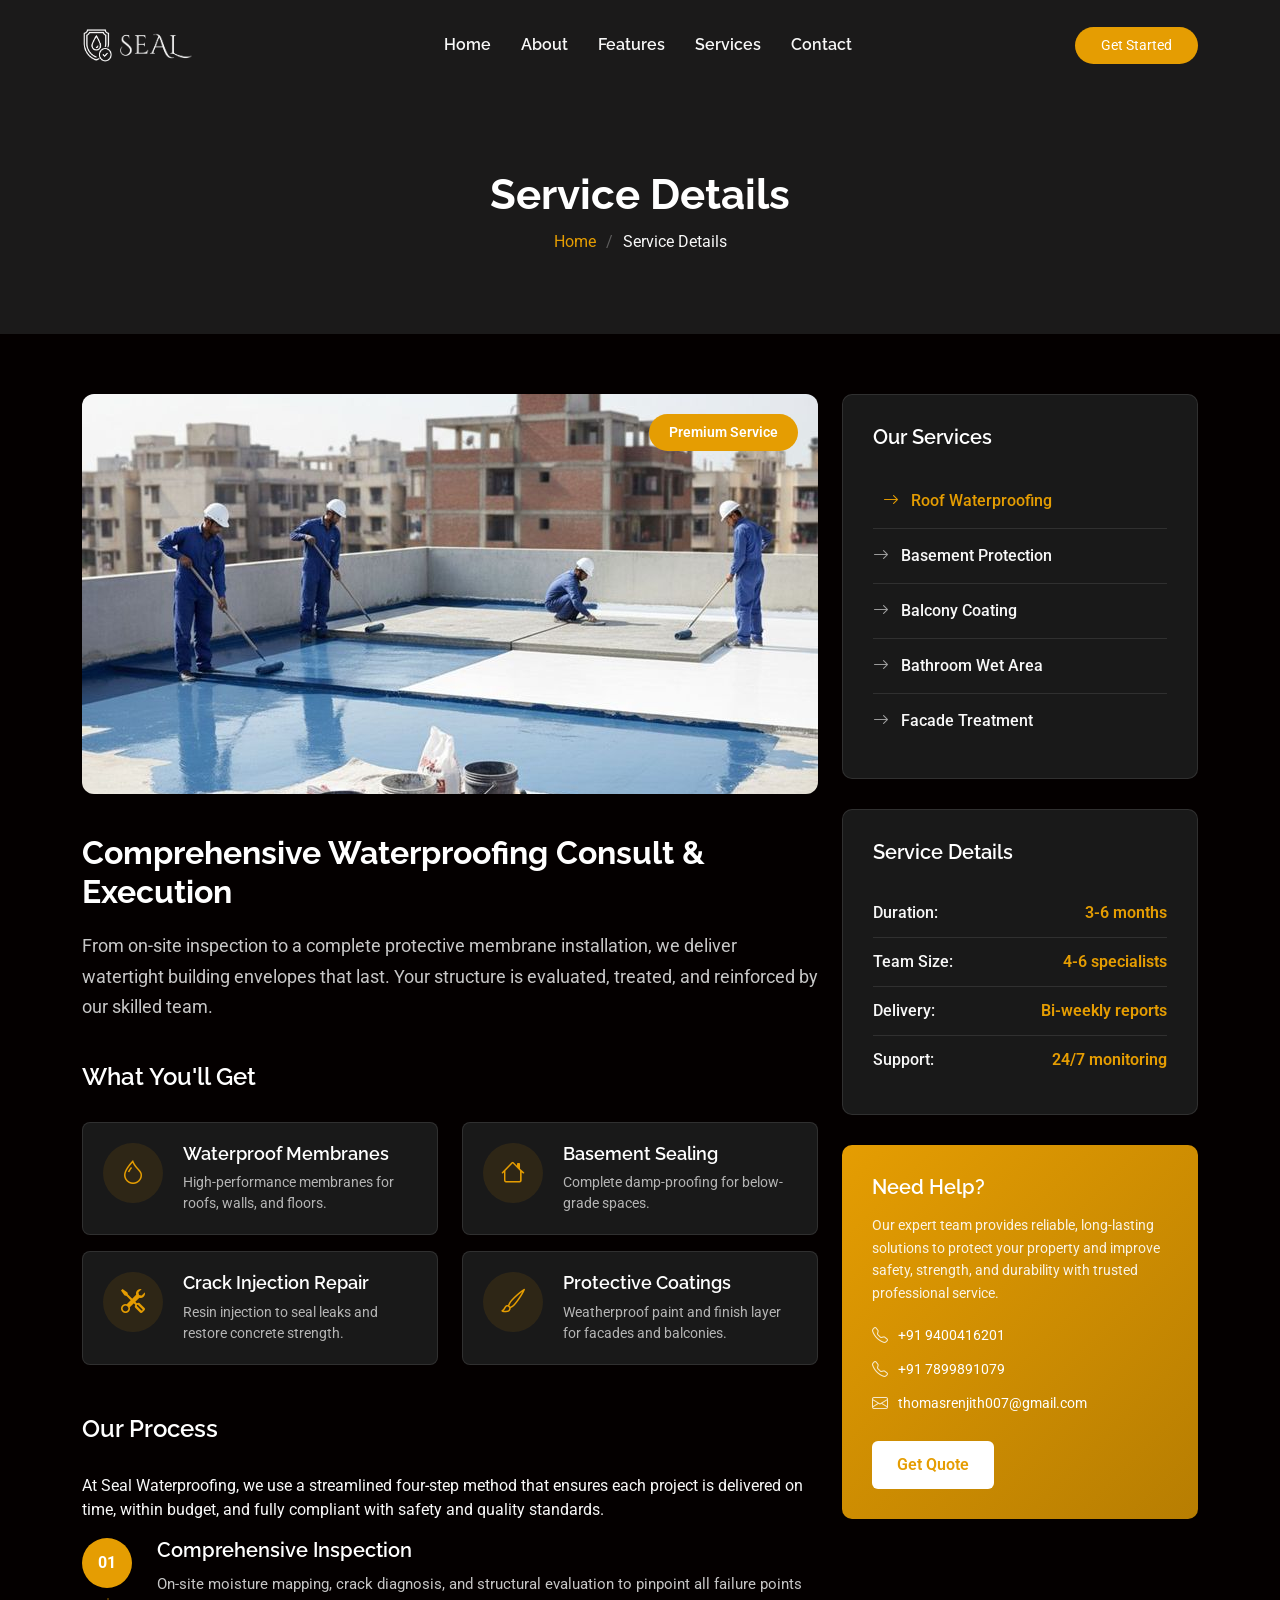
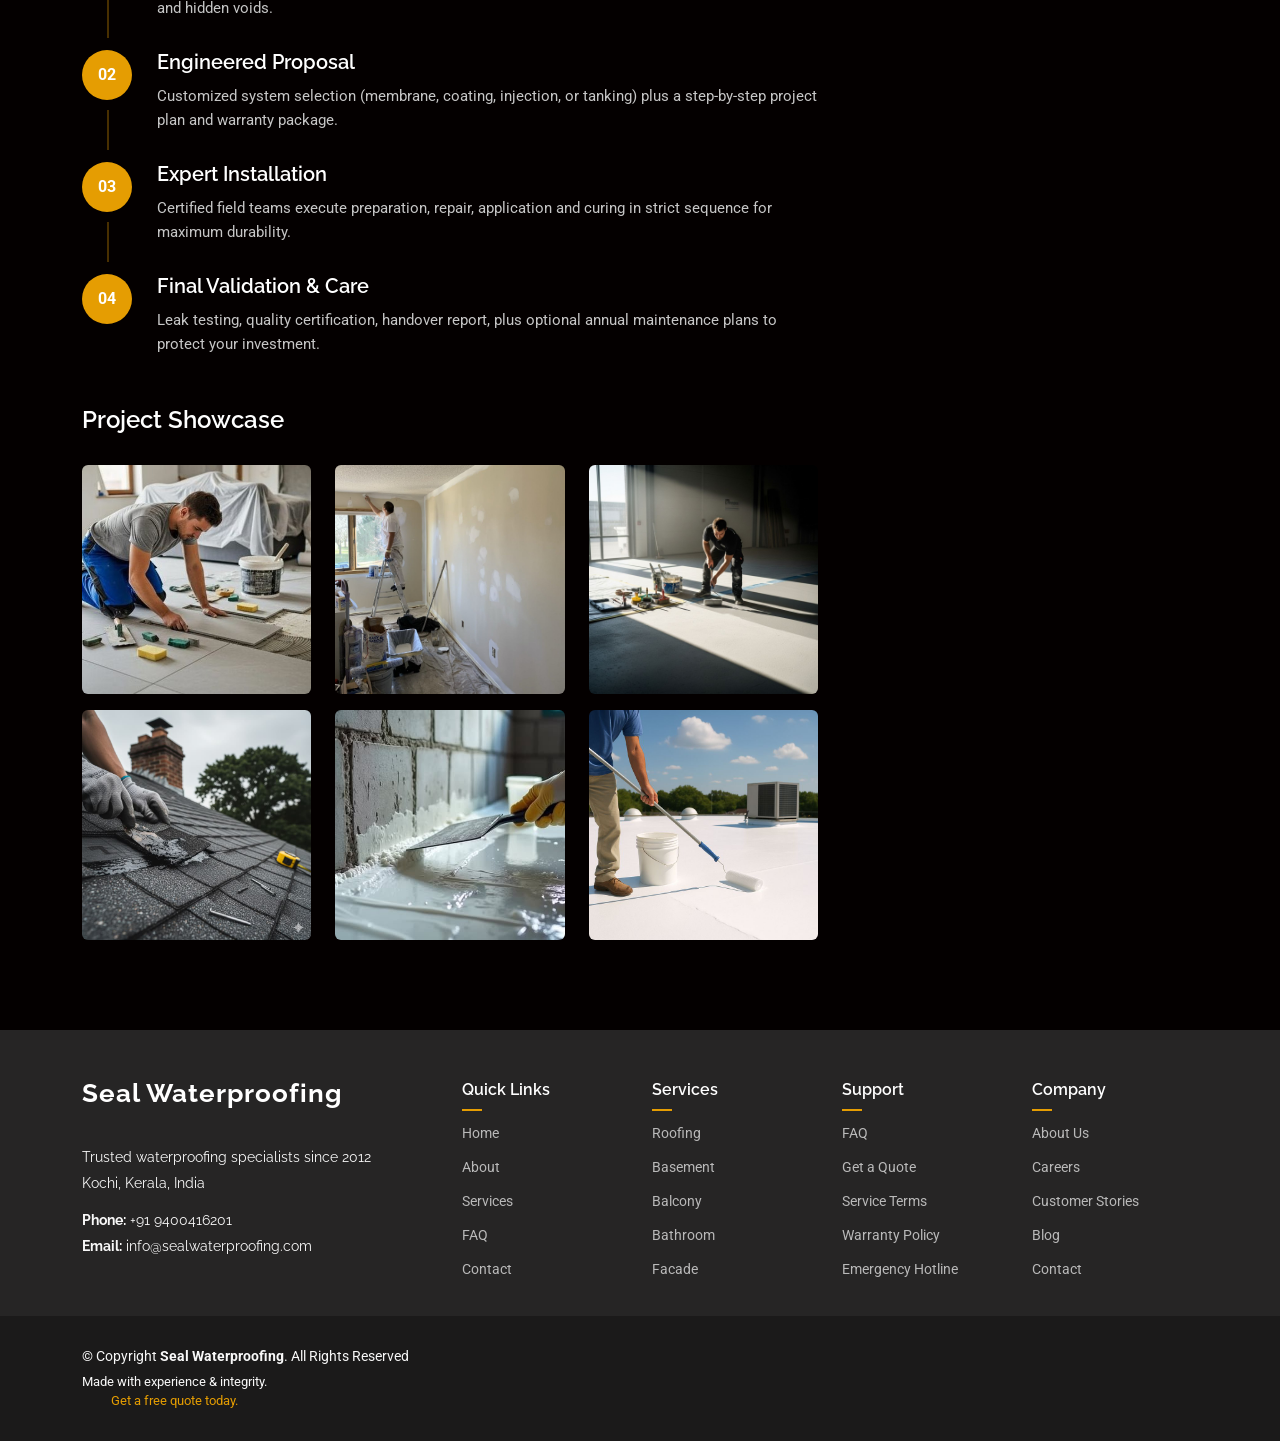
==== service-details.html @ 81413dff "first commit" ====
<!DOCTYPE html>
<html lang="en">

<head>
  <meta charset="utf-8">
  <meta content="width=device-width, initial-scale=1.0" name="viewport">
  <title>SEAL WATERPROOFING SOLUTIONS</title>
  <meta name="description" content="">
  <meta name="keywords" content="">

  <!-- Favicons -->
  <link href="assets/img/favicon.png" rel="icon">
  <link href="assets/img/apple-touch-icon.png" rel="apple-touch-icon">

  <!-- Fonts -->
  <link href="https://fonts.googleapis.com" rel="preconnect">
  <link href="https://fonts.gstatic.com" rel="preconnect" crossorigin>
  <link
    href="https://fonts.googleapis.com/css2?family=Roboto:ital,wght@0,100;0,300;0,400;0,500;0,700;0,900;1,100;1,300;1,400;1,500;1,700;1,900&family=Raleway:ital,wght@0,100;0,200;0,300;0,400;0,500;0,600;0,700;0,800;0,900;1,100;1,200;1,300;1,400;1,500;1,600;1,700;1,800;1,900&display=swap"
    rel="stylesheet">

  <!-- Vendor CSS Files -->
  <link href="assets/vendor/bootstrap/css/bootstrap.min.css" rel="stylesheet">
  <link href="assets/vendor/bootstrap-icons/bootstrap-icons.css" rel="stylesheet">
  <link href="assets/vendor/aos/aos.css" rel="stylesheet">
  <link href="assets/vendor/glightbox/css/glightbox.min.css" rel="stylesheet">
  <link href="assets/vendor/swiper/swiper-bundle.min.css" rel="stylesheet">

  <!-- Main CSS File -->
  <link href="assets/css/main.css" rel="stylesheet">

  <!-- =======================================================
  * Template Name: Instant
  * Template URL: https://bootstrapmade.com/newtemplate-bootstrap-website-template/
  * Updated: Jul 07 2025 with Bootstrap v5.3.7
  * Author: BootstrapMade.com
  * License: https://bootstrapmade.com/license/
  ======================================================== -->
</head>

<body class="service-details-page">

  <header id="header" class="header d-flex align-items-center fixed-top">
    <div class="container position-relative d-flex align-items-center justify-content-between">

      <a href="index.html" class="logo d-flex align-items-center me-auto me-xl-0">
        <!-- Uncomment the line below if you also wish to use an image logo -->
        <img src="assets/img/logo1.png" alt="">
        <img src="assets/img/logo2.png" alt="">
      </a>

      <nav id="navmenu" class="navmenu">
        <ul>
          <li><a href="#hero">Home</a></li>
          <li><a href="#about">About</a></li>
          <li><a href="#features">Features</a></li>
          <li><a href="#services">Services</a></li>

          <li><a href="#contact">Contact</a></li>
        </ul>
        <i class="mobile-nav-toggle d-xl-none bi bi-list"></i>
      </nav>

      <a class="btn-getstarted" href="index.html#about">Get Started</a>

    </div>
  </header>

  <main class="main">

    <!-- Page Title -->
    <div class="page-title light-background">
      <div class="container">
        <h1>Service Details</h1>
        <nav class="breadcrumbs">
          <ol>
            <li><a href="index.html">Home</a></li>
            <li class="current">Service Details</li>
          </ol>
        </nav>
      </div>
    </div><!-- End Page Title -->

    <!-- Service Details Section -->
    <section id="service-details" class="service-details section">

      <div class="container" data-aos="fade-up" data-aos-delay="100">

        <div class="row gy-5">

          <div class="col-lg-8" data-aos="fade-up" data-aos-delay="200">
            <div class="service-hero">
              <img src="assets/img/12.jpg" alt="" class="img-fluid">
              <div class="service-badge">
                <span>Premium Service</span>
              </div>
            </div>

            <div class="service-content">
              <div class="service-header">
                <h2>Comprehensive Waterproofing Consult & Execution</h2>
                <p class="service-intro">From on-site inspection to a complete protective membrane installation, we
                  deliver watertight building envelopes that last. Your structure is evaluated, treated, and reinforced
                  by our skilled team.</p>
              </div>

              <div class="service-features">
                <h4>What You'll Get</h4>
                <div class="row gy-3">
                  <div class="col-md-6">
                    <div class="feature-item">
                      <div class="feature-icon">
                        <i class="bi bi-droplet"></i>
                      </div>
                      <div class="feature-content">
                        <h5>Waterproof Membranes</h5>
                        <p>High-performance membranes for roofs, walls, and floors.</p>
                      </div>
                    </div>
                  </div>
                  <div class="col-md-6">
                    <div class="feature-item">
                      <div class="feature-icon">
                        <i class="bi bi-house"></i>
                      </div>
                      <div class="feature-content">
                        <h5>Basement Sealing</h5>
                        <p>Complete damp-proofing for below-grade spaces.</p>
                      </div>
                    </div>
                  </div>
                  <div class="col-md-6">
                    <div class="feature-item">
                      <div class="feature-icon">
                        <i class="bi bi-tools"></i>
                      </div>
                      <div class="feature-content">
                        <h5>Crack Injection Repair</h5>
                        <p>Resin injection to seal leaks and restore concrete strength.</p>
                      </div>
                    </div>
                  </div>
                  <div class="col-md-6">
                    <div class="feature-item">
                      <div class="feature-icon">
                        <i class="bi bi-brush"></i>
                      </div>
                      <div class="feature-content">
                        <h5>Protective Coatings</h5>
                        <p>Weatherproof paint and finish layer for facades and balconies.</p>
                      </div>
                    </div>
                  </div>
                </div>
              </div>

              <div class="service-process">
                <h4>Our Process</h4>
                <p>At Seal Waterproofing, we use a streamlined four-step method that ensures each project is delivered
                  on time, within budget, and fully compliant with safety and quality standards.</p>
                <div class="process-steps">
                  <div class="process-step">
                    <div class="step-number">01</div>
                    <div class="step-content">
                      <h5>Comprehensive Inspection</h5>
                      <p>On-site moisture mapping, crack diagnosis, and structural evaluation to pinpoint all failure
                        points and hidden voids.</p>
                    </div>
                  </div>
                  <div class="process-step">
                    <div class="step-number">02</div>
                    <div class="step-content">
                      <h5>Engineered Proposal</h5>
                      <p>Customized system selection (membrane, coating, injection, or tanking) plus a step-by-step
                        project plan and warranty package.</p>
                    </div>
                  </div>
                  <div class="process-step">
                    <div class="step-number">03</div>
                    <div class="step-content">
                      <h5>Expert Installation</h5>
                      <p>Certified field teams execute preparation, repair, application and curing in strict sequence
                        for maximum durability.</p>
                    </div>
                  </div>
                  <div class="process-step">
                    <div class="step-number">04</div>
                    <div class="step-content">
                      <h5>Final Validation & Care</h5>
                      <p>Leak testing, quality certification, handover report, plus optional annual maintenance plans to
                        protect your investment.</p>
                    </div>
                  </div>
                </div>
              </div>

              <div class="service-gallery" data-aos="fade-up" data-aos-delay="300">
                <h4>Project Showcase</h4>
                <div class="row gy-3">
                  <div class="col-md-4">
                    <img src="assets/img/13.jpg" alt="" class="img-fluid rounded">
                  </div>
                  <div class="col-md-4">
                    <img src="assets/img/14.jpg" alt="" class="img-fluid rounded">
                  </div>
                  <div class="col-md-4">
                    <img src="assets/img/15.jpg" alt="" class="img-fluid rounded">
                  </div>
                  <div class="col-md-4">
                    <img src="assets/img/16.jpg" alt="" class="img-fluid rounded">
                  </div>
                  <div class="col-md-4">
                    <img src="assets/img/17.jpg" alt="" class="img-fluid rounded">
                  </div>
                  <div class="col-md-4">
                    <img src="assets/img/18.jpg" alt="" class="img-fluid rounded">
                  </div>
                </div>
              </div>
            </div>
          </div>

          <div class="col-lg-4" data-aos="fade-up" data-aos-delay="400">
            <div class="service-sidebar">

              <div class="service-menu">
                <h4>Our Services</h4>
                <div class="menu-list">
                  <a href="#" class="menu-item active">
                    <i class="bi bi-arrow-right"></i>
                    <span>Roof Waterproofing</span>
                  </a>
                  <a href="#" class="menu-item">
                    <i class="bi bi-arrow-right"></i>
                    <span>Basement Protection</span>
                  </a>
                  <a href="#" class="menu-item">
                    <i class="bi bi-arrow-right"></i>
                    <span>Balcony Coating</span>
                  </a>
                  <a href="#" class="menu-item">
                    <i class="bi bi-arrow-right"></i>
                    <span>Bathroom Wet Area</span>
                  </a>
                  <a href="#" class="menu-item">
                    <i class="bi bi-arrow-right"></i>
                    <span>Facade Treatment</span>
                  </a>
                </div>
              </div>

              <div class="service-info">
                <h4>Service Details</h4>
                <div class="info-list">
                  <div class="info-item">
                    <span class="info-label">Duration:</span>
                    <span class="info-value">3-6 months</span>
                  </div>
                  <div class="info-item">
                    <span class="info-label">Team Size:</span>
                    <span class="info-value">4-6 specialists</span>
                  </div>
                  <div class="info-item">
                    <span class="info-label">Delivery:</span>
                    <span class="info-value">Bi-weekly reports</span>
                  </div>
                  <div class="info-item">
                    <span class="info-label">Support:</span>
                    <span class="info-value">24/7 monitoring</span>
                  </div>
                </div>
              </div>

              <div class="contact-card">
                <div class="contact-content">
                  <h4>Need Help?</h4>
                  <p>Our expert team provides reliable, long-lasting solutions to protect your property and improve
                    safety, strength, and durability with trusted professional service.</p>
                  <div class="contact-info">
                    <div class="contact-item">
                      <i class="bi bi-telephone"></i>
                      <span>+91 9400416201</span>
                    </div>
                    <div class="contact-item">
                      <i class="bi bi-telephone"></i>
                      <span>+91 7899891079</span>
                    </div>
                    <div class="contact-item">
                      <i class="bi bi-envelope"></i>
                      <span>thomasrenjith007@gmail.com</span>
                    </div>
                  </div>
                  <a href="#" class="btn btn-primary">Get Quote</a>
                </div>
              </div>

            </div>
          </div>

        </div>

      </div>

    </section><!-- /Service Details Section -->

  </main>

  <footer id="footer" class="footer light-background">

    <div class="footer-top">
      <div class="container">
        <div class="row gy-4">
          <div class="col-lg-4 col-md-6 footer-about">
            <a href="index.html" class="logo d-flex align-items-center">
              <span class="sitename">Seal Waterproofing</span>
            </a>
            <div class="footer-contact pt-3">
              <p>Trusted waterproofing specialists since 2012</p>
              <p>Kochi, Kerala, India</p>
              <p class="mt-3"><strong>Phone:</strong> <span>+91 9400416201</span></p>
              <p><strong>Email:</strong> <span>info@sealwaterproofing.com</span></p>
            </div>
          </div>

          <div class="col-lg-2 col-md-3 footer-links">
            <h4>Quick Links</h4>
            <ul>
              <li><a href="#hero">Home</a></li>
              <li><a href="#about">About</a></li>
              <li><a href="#services">Services</a></li>
              <li><a href="#faq">FAQ</a></li>
              <li><a href="#contact">Contact</a></li>
            </ul>
          </div>

          <div class="col-lg-2 col-md-3 footer-links">
            <h4>Services</h4>
            <ul>
              <li><a href="#services">Roofing</a></li>
              <li><a href="#services">Basement</a></li>
              <li><a href="#services">Balcony</a></li>
              <li><a href="#services">Bathroom</a></li>
              <li><a href="#services">Facade</a></li>
            </ul>
          </div>

          <div class="col-lg-2 col-md-3 footer-links">
            <h4>Support</h4>
            <ul>
              <li><a href="#faq">FAQ</a></li>
              <li><a href="#contact">Get a Quote</a></li>
              <li><a href="#services">Service Terms</a></li>
              <li><a href="#">Warranty Policy</a></li>
              <li><a href="#">Emergency Hotline</a></li>
            </ul>
          </div>

          <div class="col-lg-2 col-md-3 footer-links">
            <h4>Company</h4>
            <ul>
              <li><a href="#about">About Us</a></li>
              <li><a href="#">Careers</a></li>
              <li><a href="#">Customer Stories</a></li>
              <li><a href="#">Blog</a></li>
              <li><a href="#contact">Contact</a></li>
            </ul>
          </div>

        </div>
      </div>
    </div>

    <div class="copyright text-center">
      <div
        class="container d-flex flex-column flex-lg-row justify-content-center justify-content-lg-between align-items-center">

        <div class="d-flex flex-column align-items-center align-items-lg-start">
          <div>
            © Copyright <strong><span>Seal Waterproofing</span></strong>. All Rights Reserved
          </div>
          <div class="credits">
            <span>Made with experience &amp; integrity.</span>
            <br>
            <a href="#contact">Get a free quote today.</a>
          </div>
        </div>

        <!-- Scroll Top -->
        <a href="#" id="scroll-top" class="scroll-top d-flex align-items-center justify-content-center"><i
            class="bi bi-arrow-up-short"></i></a>

        <!-- Vendor JS Files -->
        <script src="assets/vendor/bootstrap/js/bootstrap.bundle.min.js"></script>
        <script src="assets/vendor/php-email-form/validate.js"></script>
        <script src="assets/vendor/aos/aos.js"></script>
        <script src="assets/vendor/glightbox/js/glightbox.min.js"></script>
        <script src="assets/vendor/purecounter/purecounter_vanilla.js"></script>
        <script src="assets/vendor/typed.js/typed.umd.js"></script>
        <script src="assets/vendor/swiper/swiper-bundle.min.js"></script>

        <!-- Main JS File -->
        <script src="assets/js/main.js"></script>

</body>

</html>
---- assets/css/main.css ----
/**
* Template Name: Instant
* Template URL: https://bootstrapmade.com/newtemplate-bootstrap-website-template/
* Updated: Jul 07 2025 with Bootstrap v5.3.7
* Author: BootstrapMade.com
* License: https://bootstrapmade.com/license/
*/

/*--------------------------------------------------------------
# Font & Color Variables
# Help: https://bootstrapmade.com/color-system/
--------------------------------------------------------------*/
/* Fonts */
:root {
  --default-font: "Roboto",  system-ui, -apple-system, "Segoe UI", Roboto, "Helvetica Neue", Arial, "Noto Sans", "Liberation Sans", sans-serif, "Apple Color Emoji", "Segoe UI Emoji", "Segoe UI Symbol", "Noto Color Emoji";
  --heading-font: "Raleway",  sans-serif;
  --nav-font: "Raleway",  sans-serif;
}

/* Global Colors - The following color variables are used throughout the website. Updating them here will change the color scheme of the entire website */
:root { 
  --background-color: #040000; /* Background color for the entire website, including individual sections */
  --default-color: #f8f8f8; /* Default color used for the majority of the text content across the entire website */
  --heading-color: #ffffff; /* Color for headings, subheadings and title throughout the website */
  --accent-color: #e59d02; /* Accent color that represents your brand on the website. It's used for buttons, links, and other elements that need to stand out */
  --surface-color: #191919; /* The surface color is used as a background of boxed elements within sections, such as cards, icon boxes, or other elements that require a visual separation from the global background. */
  --contrast-color: #ffffff; /* Contrast color for text, ensuring readability against backgrounds of accent, heading, or default colors. */
}

/* Nav Menu Colors - The following color variables are used specifically for the navigation menu. They are separate from the global colors to allow for more customization options */
:root {
  --nav-color: #f8f8f8;  /* The default color of the main navmenu links */
  --nav-hover-color: #e59d02; /* Applied to main navmenu links when they are hovered over or active */
  --nav-mobile-background-color: #1b1a1a; /* Used as the background color for mobile navigation menu */
  --nav-dropdown-background-color: #1b1a1a; /* Used as the background color for dropdown items that appear when hovering over primary navigation items */
  --nav-dropdown-color: #f8f8f8; /* Used for navigation links of the dropdown items in the navigation menu. */
  --nav-dropdown-hover-color: #e59d02; /* Similar to --nav-hover-color, this color is applied to dropdown navigation links when they are hovered over. */
}

/* Color Presets - These classes override global colors when applied to any section or element, providing reuse of the sam color scheme. */

.light-background {
  --background-color: #1b1a1a;
  --surface-color: #282828;
}

.dark-background {
  --background-color: #000000;
  --default-color: #ffffff;
  --heading-color: #ffffff;
  --surface-color: #1b1b1b;
  --contrast-color: #ffffff;
}

/* Smooth scroll */
:root {
  scroll-behavior: smooth;
}

/*--------------------------------------------------------------
# General Styling & Shared Classes
--------------------------------------------------------------*/
body {
  color: var(--default-color);
  background-color: var(--background-color);
  font-family: var(--default-font);
}

a {
  color: var(--accent-color);
  text-decoration: none;
  transition: 0.3s;
}

a:hover {
  color: color-mix(in srgb, var(--accent-color), transparent 25%);
  text-decoration: none;
}

h1,
h2,
h3,
h4,
h5,
h6 {
  color: var(--heading-color);
  font-family: var(--heading-font);
}

/* PHP Email Form Messages
------------------------------*/
.php-email-form .error-message {
  display: none;
  background: #df1529;
  color: #ffffff;
  text-align: left;
  padding: 15px;
  margin-bottom: 24px;
  font-weight: 600;
}

.php-email-form .sent-message {
  display: none;
  color: #ffffff;
  background: #059652;
  text-align: center;
  padding: 15px;
  margin-bottom: 24px;
  font-weight: 600;
}

.php-email-form .loading {
  display: none;
  background: var(--surface-color);
  text-align: center;
  padding: 15px;
  margin-bottom: 24px;
}

.php-email-form .loading:before {
  content: "";
  display: inline-block;
  border-radius: 50%;
  width: 24px;
  height: 24px;
  margin: 0 10px -6px 0;
  border: 3px solid var(--accent-color);
  border-top-color: var(--surface-color);
  animation: php-email-form-loading 1s linear infinite;
}

@keyframes php-email-form-loading {
  0% {
    transform: rotate(0deg);
  }

  100% {
    transform: rotate(360deg);
  }
}

/*--------------------------------------------------------------
# Global Header
--------------------------------------------------------------*/
.header {
  --background-color: rgba(255, 255, 255, 0);
  color: var(--default-color);
  background-color: var(--background-color);
  padding: 15px 0;
  transition: all 0.5s;
  z-index: 997;
}

.header .logo {
  line-height: 1;
}

.header .logo img {
  max-height: 36px;
  margin-right: 8px;
}

.header .logo h1 {
  font-size: 30px;
  margin: 0;
  font-weight: 700;
  color: var(--heading-color);
}

.header .btn-getstarted,
.header .btn-getstarted:focus {
  color: var(--contrast-color);
  background: var(--accent-color);
  font-size: 14px;
  padding: 8px 26px;
  margin: 0;
  border-radius: 50px;
  transition: 0.3s;
}

.header .btn-getstarted:hover,
.header .btn-getstarted:focus:hover {
  color: var(--contrast-color);
  background: color-mix(in srgb, var(--accent-color), transparent 15%);
}

@media (max-width: 1200px) {
  .header .logo {
    order: 1;
  }

  .header .btn-getstarted {
    order: 2;
    margin: 0 15px 0 0;
    padding: 6px 20px;
  }

  .header .navmenu {
    order: 3;
  }
}

.scrolled .header::before {
  content: "";
  position: absolute;
  inset: 0;
  background: rgba(0, 0, 0, 0.6);
  backdrop-filter: blur(10px);
  -webkit-backdrop-filter: blur(10px);
  z-index: -1;
  pointer-events: none;
  border-bottom: 1px solid rgba(255, 255, 255, 0.1);
  /* optional border */
}

/*--------------------------------------------------------------
# Navigation Menu
--------------------------------------------------------------*/
/* Navmenu - Desktop */
@media (min-width: 1200px) {
  .navmenu {
    padding: 0;
  }

  .navmenu ul {
    margin: 0;
    padding: 0;
    display: flex;
    list-style: none;
    align-items: center;
  }

  .navmenu li {
    position: relative;
  }

  .navmenu a,
  .navmenu a:focus {
    color: var(--nav-color);
    padding: 18px 15px;
    font-size: 16px;
    font-family: var(--nav-font);
    font-weight: 600;
    display: flex;
    align-items: center;
    justify-content: space-between;
    white-space: nowrap;
    transition: 0.3s;
  }

  .navmenu a i,
  .navmenu a:focus i {
    font-size: 12px;
    line-height: 0;
    margin-left: 5px;
    transition: 0.3s;
  }

  .navmenu li:last-child a {
    padding-right: 0;
  }

  .navmenu li:hover>a,
  .navmenu .active,
  .navmenu .active:focus {
    color: var(--nav-hover-color);
  }

  .navmenu .dropdown ul {
    margin: 0;
    padding: 10px 0;
    background: var(--nav-dropdown-background-color);
    display: block;
    position: absolute;
    visibility: hidden;
    left: 14px;
    top: 130%;
    opacity: 0;
    transition: 0.3s;
    border-radius: 4px;
    z-index: 99;
    box-shadow: 0px 0px 30px rgba(0, 0, 0, 0.1);
  }

  .navmenu .dropdown ul li {
    min-width: 200px;
  }

  .navmenu .dropdown ul a {
    padding: 10px 20px;
    font-size: 15px;
    text-transform: none;
    color: var(--nav-dropdown-color);
  }

  .navmenu .dropdown ul a i {
    font-size: 12px;
  }

  .navmenu .dropdown ul a:hover,
  .navmenu .dropdown ul .active:hover,
  .navmenu .dropdown ul li:hover>a {
    color: var(--nav-dropdown-hover-color);
  }

  .navmenu .dropdown:hover>ul {
    opacity: 1;
    top: 100%;
    visibility: visible;
  }

  .navmenu .dropdown .dropdown ul {
    top: 0;
    left: -90%;
    visibility: hidden;
  }

  .navmenu .dropdown .dropdown:hover>ul {
    opacity: 1;
    top: 0;
    left: -100%;
    visibility: visible;
  }
}

/* Navmenu - Mobile */
@media (max-width: 1199px) {
  .mobile-nav-toggle {
    color: var(--nav-color);
    font-size: 28px;
    line-height: 0;
    margin-right: 10px;
    cursor: pointer;
    transition: color 0.3s;
  }

  .navmenu {
    padding: 0;
    z-index: 9997;
  }

  .navmenu ul {
    display: none;
    list-style: none;
    position: absolute;
    inset: 60px 20px 20px 20px;
    padding: 10px 0;
    margin: 0;
    border-radius: 6px;
    background-color: var(--nav-mobile-background-color);
    overflow-y: auto;
    transition: 0.3s;
    z-index: 9998;
    box-shadow: 0px 0px 30px rgba(0, 0, 0, 0.1);
  }

  .navmenu a,
  .navmenu a:focus {
    color: var(--nav-dropdown-color);
    padding: 10px 20px;
    font-family: var(--nav-font);
    font-size: 17px;
    font-weight: 500;
    display: flex;
    align-items: center;
    justify-content: space-between;
    white-space: nowrap;
    transition: 0.3s;
  }

  .navmenu a i,
  .navmenu a:focus i {
    font-size: 12px;
    line-height: 0;
    margin-left: 5px;
    width: 30px;
    height: 30px;
    display: flex;
    align-items: center;
    justify-content: center;
    border-radius: 50%;
    transition: 0.3s;
    background-color: color-mix(in srgb, var(--accent-color), transparent 90%);
  }

  .navmenu a i:hover,
  .navmenu a:focus i:hover {
    background-color: var(--accent-color);
    color: var(--contrast-color);
  }

  .navmenu a:hover,
  .navmenu .active,
  .navmenu .active:focus {
    color: var(--nav-dropdown-hover-color);
  }

  .navmenu .active i,
  .navmenu .active:focus i {
    background-color: var(--accent-color);
    color: var(--contrast-color);
    transform: rotate(180deg);
  }

  .navmenu .dropdown ul {
    position: static;
    display: none;
    z-index: 99;
    padding: 10px 0;
    margin: 10px 20px;
    background-color: var(--nav-dropdown-background-color);
    border: 1px solid color-mix(in srgb, var(--default-color), transparent 90%);
    box-shadow: none;
    transition: all 0.5s ease-in-out;
  }

  .navmenu .dropdown ul ul {
    background-color: rgba(33, 37, 41, 0.1);
  }

  .navmenu .dropdown>.dropdown-active {
    display: block;
    background-color: rgba(33, 37, 41, 0.03);
  }

  .mobile-nav-active {
    overflow: hidden;
  }

  .mobile-nav-active .mobile-nav-toggle {
    color: #fff;
    position: absolute;
    font-size: 32px;
    top: 15px;
    right: 15px;
    margin-right: 0;
    z-index: 9999;
  }

  .mobile-nav-active .navmenu {
    position: fixed;
    overflow: hidden;
    inset: 0;
    background: rgba(33, 37, 41, 0.8);
    transition: 0.3s;
  }

  .mobile-nav-active .navmenu>ul {
    display: block;
  }
}

/*--------------------------------------------------------------
# Global Footer
--------------------------------------------------------------*/
.footer {
  color: var(--default-color);
  background-color: var(--background-color);
  font-size: 14px;
  position: relative;
}

.footer .footer-top {
  background-color: color-mix(in srgb, var(--background-color), white 5%);
  padding-top: 50px;
}

.footer .footer-about .logo {
  line-height: 1;
  margin-bottom: 25px;
}

.footer .footer-about .logo img {
  max-height: 40px;
  margin-right: 6px;
}

.footer .footer-about .logo span {
  color: var(--heading-color);
  font-family: var(--heading-font);
  font-size: 26px;
  font-weight: 700;
  letter-spacing: 1px;
}

.footer .footer-about p {
  font-size: 14px;
  font-family: var(--heading-font);
}

.footer h4 {
  font-size: 16px;
  font-weight: 600;
  position: relative;
  padding-bottom: 12px;
  margin-bottom: 15px;
}

.footer h4::after {
  content: "";
  position: absolute;
  display: block;
  width: 20px;
  height: 2px;
  background: var(--accent-color);
  bottom: 0;
  left: 0;
}

.footer .footer-links {
  margin-bottom: 30px;
}

.footer .footer-links ul {
  list-style: none;
  padding: 0;
  margin: 0;
}

.footer .footer-links ul i {
  padding-right: 2px;
  font-size: 12px;
  line-height: 0;
}

.footer .footer-links ul li {
  padding: 10px 0;
  display: flex;
  align-items: center;
}

.footer .footer-links ul li:first-child {
  padding-top: 0;
}

.footer .footer-links ul a {
  color: color-mix(in srgb, var(--default-color), transparent 30%);
  display: inline-block;
  line-height: 1;
}

.footer .footer-links ul a:hover {
  color: var(--accent-color);
}

.footer .footer-contact p {
  margin-bottom: 5px;
}

.footer .copyright {
  padding: 30px 0;
}

.footer .copyright p {
  margin-bottom: 0;
}

.footer .credits {
  margin-top: 5px;
  font-size: 13px;
}

.footer .social-links a {
  font-size: 18px;
  display: inline-block;
  background: color-mix(in srgb, var(--default-color), transparent 92%);
  color: var(--accent-color);
  line-height: 1;
  padding: 8px 0;
  margin-right: 4px;
  border-radius: 4px;
  text-align: center;
  width: 36px;
  height: 36px;
  transition: 0.3s;
}

.footer .social-links a:hover {
  color: var(--contrast-color);
  background: var(--accent-color);
  text-decoration: none;
}

/*--------------------------------------------------------------
# Scroll Top Button
--------------------------------------------------------------*/
.scroll-top {
  position: fixed;
  visibility: hidden;
  opacity: 0;
  right: 15px;
  bottom: -15px;
  z-index: 99999;
  background-color: var(--accent-color);
  width: 44px;
  height: 44px;
  border-radius: 50px;
  transition: all 0.4s;
}

.scroll-top i {
  font-size: 24px;
  color: var(--contrast-color);
  line-height: 0;
}

.scroll-top:hover {
  background-color: color-mix(in srgb, var(--accent-color), transparent 20%);
  color: var(--contrast-color);
}

.scroll-top.active {
  visibility: visible;
  opacity: 1;
  bottom: 15px;
}

/*--------------------------------------------------------------
# Disable aos animation delay on mobile devices
--------------------------------------------------------------*/
@media screen and (max-width: 768px) {
  [data-aos-delay] {
    transition-delay: 0 !important;
  }
}

/*--------------------------------------------------------------
# Global Page Titles & Breadcrumbs
--------------------------------------------------------------*/
.page-title {
  color: var(--default-color);
  background-color: var(--background-color);
  padding: 170px 0 80px 0;
  text-align: center;
  position: relative;
}

.page-title h1 {
  font-size: 42px;
  font-weight: 700;
  margin-bottom: 10px;
}

.page-title .breadcrumbs ol {
  display: flex;
  flex-wrap: wrap;
  list-style: none;
  justify-content: center;
  padding: 0;
  margin: 0;
  font-size: 16px;
  font-weight: 400;
}

.page-title .breadcrumbs ol li+li {
  padding-left: 10px;
}

.page-title .breadcrumbs ol li+li::before {
  content: "/";
  display: inline-block;
  padding-right: 10px;
  color: color-mix(in srgb, var(--default-color), transparent 70%);
}

/*--------------------------------------------------------------
# Global Sections
--------------------------------------------------------------*/
section,
.section {
  color: var(--default-color);
  background-color: var(--background-color);
  padding: 60px 0;
  scroll-margin-top: 90px;
  overflow: clip;
}

@media (max-width: 1199px) {

  section,
  .section {
    scroll-margin-top: 66px;
  }
}

/*--------------------------------------------------------------
# Global Section Titles
--------------------------------------------------------------*/
.section-title {
  text-align: center;
  padding-bottom: 60px;
  position: relative;
}

.section-title h2 {
  font-size: 32px;
  font-weight: 700;
  position: relative;
}

.section-title h2:before,
.section-title h2:after {
  content: "";
  width: 50px;
  height: 2px;
  background: var(--accent-color);
  display: inline-block;
}

.section-title h2:before {
  margin: 0 15px 10px 0;
}

.section-title h2:after {
  margin: 0 0 10px 15px;
}

.section-title p {
  margin-bottom: 0;
}

/*--------------------------------------------------------------
# Hero Section
--------------------------------------------------------------*/
.hero {
  padding-top: 120px;
  min-height: 100vh;
  display: flex;
  align-items: center;
  position: relative;
  background: linear-gradient(135deg, color-mix(in srgb, var(--accent-color), transparent 96%) 0%, var(--background-color) 40%, color-mix(in srgb, var(--accent-color), transparent 98%) 100%);
  padding-bottom: 60px;
}

.hero::before {
  content: "";
  position: absolute;
  width: 500px;
  height: 500px;
  background: radial-gradient(circle, color-mix(in srgb, var(--accent-color), transparent 85%) 0%, transparent 70%);
  border-radius: 50%;
  top: -20%;
  right: -10%;
  animation: float 6s ease-in-out infinite;
  z-index: 1;
}

.hero::after {
  content: "";
  position: absolute;
  width: 200px;
  height: 200px;
  background: color-mix(in srgb, var(--accent-color), transparent 88%);
  border-radius: 50%;
  bottom: 10%;
  left: 5%;
  filter: blur(40px);
  animation: float 4s ease-in-out infinite reverse;
  z-index: 1;
}

.hero .hero-wrapper {
  width: 100%;
  max-width: 900px;
  margin: 0 auto;
}

.hero .hero-title {
  font-size: 48px;
  font-weight: 900;
  color: var(--heading-color);
  line-height: 1.1;
  margin-bottom: 25px;
  letter-spacing: -0.02em;
}

@media (max-width: 768px) {
  .hero .hero-title {
    font-size: 36px;
  }
}

@media (max-width: 575px) {
  .hero .hero-title {
    font-size: 28px;
  }
}

.hero .hero-title .typed {
  background: linear-gradient(135deg, var(--accent-color) 0%, color-mix(in srgb, var(--accent-color), #8b5cf6 50%) 100%);
  -webkit-background-clip: text;
  -webkit-text-fill-color: transparent;
  background-clip: text;
  position: relative;
}

.hero .hero-title .typed::after {
  content: "";
  position: absolute;
  bottom: -5px;
  left: 0;
  width: 100%;
  height: 4px;
  background: linear-gradient(135deg, var(--accent-color) 0%, color-mix(in srgb, var(--accent-color), #8b5cf6 50%) 100%);
  border-radius: 2px;
}

.hero .hero-description {
  font-size: 1.2rem;
  color: color-mix(in srgb, var(--default-color), transparent 20%);
  line-height: 1.6;
  margin-bottom: 40px;
  max-width: 600px;
  margin-left: auto;
  margin-right: auto;
}

.hero .hero-actions {
  display: flex;
  gap: 20px;
  justify-content: center;
  margin-bottom: 60px;
}

.hero .hero-actions .action-btn {
  display: inline-flex;
  align-items: center;
  gap: 10px;
  padding: 16px 32px;
  border-radius: 50px;
  font-weight: 600;
  font-size: 16px;
  transition: all 0.3s ease;
  text-decoration: none;
  position: relative;
  overflow: hidden;
}

.hero .hero-actions .action-btn.primary {
  background: var(--accent-color);
  color: var(--contrast-color);
  border: 2px solid var(--accent-color);
}

.hero .hero-actions .action-btn.primary::before {
  content: "";
  position: absolute;
  inset: 0;
  background: linear-gradient(135deg, color-mix(in srgb, var(--accent-color), #8b5cf6 30%) 0%, var(--accent-color) 100%);
  opacity: 0;
  transition: opacity 0.3s ease;
}

.hero .hero-actions .action-btn.primary span,
.hero .hero-actions .action-btn.primary i {
  position: relative;
  z-index: 1;
}

.hero .hero-actions .action-btn.primary:hover {
  transform: translateY(-2px);
  box-shadow: 0 10px 30px color-mix(in srgb, var(--accent-color), transparent 60%);
}

.hero .hero-actions .action-btn.primary:hover::before {
  opacity: 1;
}

.hero .hero-actions .action-btn.secondary {
  background: transparent;
  color: var(--default-color);
  border: 2px solid color-mix(in srgb, var(--default-color), transparent 80%);
}

.hero .hero-actions .action-btn.secondary:hover {
  background: var(--surface-color);
  border-color: var(--accent-color);
  color: var(--accent-color);
  transform: translateY(-2px);
  box-shadow: 0 8px 25px color-mix(in srgb, var(--default-color), transparent 90%);
}

.hero .hero-image-showcase {
  position: relative;
}

.hero .hero-image-showcase .image-wrapper {
  position: relative;
  background: var(--surface-color);
  border-radius: 20px;
  padding: 15px;
  box-shadow: 0 20px 60px color-mix(in srgb, var(--default-color), transparent 88%);
  border: 1px solid color-mix(in srgb, var(--default-color), transparent 92%);
}

.hero .hero-image-showcase .image-wrapper img {
  border-radius: 15px;
  width: 100%;
  height: auto;
}

.hero .hero-image-showcase .floating-card {
  position: absolute;
  background: var(--surface-color);
  border: 1px solid color-mix(in srgb, var(--default-color), transparent 90%);
  border-radius: 15px;
  padding: 20px;
  box-shadow: 0 8px 30px color-mix(in srgb, var(--default-color), transparent 85%);
  backdrop-filter: blur(10px);
}

.hero .hero-image-showcase .floating-card.card-1 {
  top: 20%;
  left: -60px;
  animation: float 3s ease-in-out infinite;
}

.hero .hero-image-showcase .floating-card.card-2 {
  bottom: 15%;
  right: -60px;
  animation: float 3s ease-in-out infinite reverse;
}

.hero .hero-image-showcase .floating-card .card-content {
  display: flex;
  align-items: center;
  gap: 15px;
}

.hero .hero-image-showcase .floating-card .card-content .card-icon {
  background: color-mix(in srgb, var(--accent-color), transparent 90%);
  width: 50px;
  height: 50px;
  border-radius: 12px;
  display: flex;
  align-items: center;
  justify-content: center;
}

.hero .hero-image-showcase .floating-card .card-content .card-icon i {
  color: var(--accent-color);
  font-size: 20px;
}

.hero .hero-image-showcase .floating-card .card-content .card-info h4 {
  font-size: 1.5rem;
  font-weight: 700;
  color: var(--heading-color);
  margin: 0;
  line-height: 1;
}

.hero .hero-image-showcase .floating-card .card-content .card-info p {
  margin: 5px 0 0;
  color: color-mix(in srgb, var(--default-color), transparent 40%);
  font-size: 0.85rem;
  white-space: nowrap;
}

@keyframes float {

  0%,
  100% {
    transform: translateY(0px);
  }

  50% {
    transform: translateY(-15px);
  }
}

@keyframes pulse {

  0%,
  100% {
    opacity: 0.4;
  }

  50% {
    opacity: 0.8;
  }
}

@media (max-width: 991px) {
  .hero {
    min-height: auto;
  }

  .hero .floating-card.card-1 {
    left: -30px;
    top: 10%;
  }

  .hero .floating-card.card-2 {
    right: -30px;
    bottom: 10%;
  }

  .hero .hero-actions {
    margin-bottom: 40px;
  }
}

@media (max-width: 768px) {
  .hero .hero-actions {
    flex-direction: column;
    align-items: center;
    gap: 15px;
  }

  .hero .hero-actions .action-btn {
    width: 100%;
    max-width: 280px;
    justify-content: center;
  }

  .hero .floating-card {
    display: none;
  }
}

@media (max-width: 576px) {
  .hero {
    padding: 100px 0 30px;
  }

  .hero .hero-badge {
    margin-bottom: 20px;
  }

  .hero .hero-description {
    font-size: 1.1rem;
    margin-bottom: 30px;
  }

  .hero .hero-actions {
    margin-bottom: 30px;
  }
}

/*--------------------------------------------------------------
# About Section
--------------------------------------------------------------*/
.about .image-wrapper {
  position: relative;
  overflow: hidden;
  border-radius: 8px;
  box-shadow: 0 15px 30px rgba(0, 0, 0, 0.1);
  transition: transform 0.3s ease-in-out;
}

.about .image-wrapper:hover {
  transform: translateY(-5px);
}

.about .content h2 {
  font-weight: 700;
  position: relative;
  display: inline-block;
}

.about .content h2:after {
  content: "";
  position: absolute;
  width: 50px;
  height: 3px;
  background-color: var(--accent-color);
  left: 0;
  bottom: -10px;
}

.about .content h5 {
  font-weight: 500;
  color: color-mix(in srgb, var(--heading-color), transparent 20%);
}

.about .content p {
  font-size: 1rem;
  line-height: 1.8;
  margin-bottom: 1.5rem;
}

.about .features-list {
  margin-top: 2rem;
}

.about .features-list .feature-item {
  padding: 20px;
  background-color: var(--surface-color);
  border-radius: 8px;
  box-shadow: 0 5px 15px rgba(0, 0, 0, 0.05);
  transition: all 0.3s ease;
  height: 100%;
}

.about .features-list .feature-item:hover {
  transform: translateY(-5px);
  box-shadow: 0 10px 25px rgba(0, 0, 0, 0.1);
}

.about .features-list .feature-item i {
  font-size: 2rem;
  color: var(--accent-color);
  margin-bottom: 15px;
  display: block;
}

.about .features-list .feature-item h5 {
  font-size: 1.1rem;
  font-weight: 600;
  margin-bottom: 10px;
}

.about .features-list .feature-item p {
  font-size: 0.9rem;
  margin-bottom: 0;
}

.about .btn {
  padding: 10px 25px;
  border-radius: 50px;
  font-weight: 500;
  transition: all 0.3s ease;
}

.about .btn.btn-primary {
  background-color: var(--accent-color);
  border-color: var(--accent-color);
  color: var(--contrast-color);
}

.about .btn.btn-primary:hover {
  background-color: color-mix(in srgb, var(--accent-color), #000 10%);
  border-color: color-mix(in srgb, var(--accent-color), #000 10%);
}

.about .btn.btn-outline-primary {
  border-color: var(--accent-color);
  color: var(--accent-color);
}

.about .btn.btn-outline-primary:hover {
  background-color: var(--accent-color);
  color: var(--contrast-color);
}

@media (max-width: 992px) {
  .about .image-wrapper {
    margin-bottom: 2rem;
  }

  .about .content {
    text-align: center;
  }

  .about .content h2:after {
    left: 50%;
    transform: translateX(-50%);
  }

  .about .signature-area {
    display: flex;
    flex-direction: column;
    align-items: center;
  }
}

@media (max-width: 768px) {
  .about .features-list .feature-item {
    margin-bottom: 1.5rem;
  }
}

/*--------------------------------------------------------------
# Features Section
--------------------------------------------------------------*/
.features .intro-content h2 {
  font-size: 36px;
  font-weight: 700;
  margin-bottom: 25px;
  color: var(--heading-color);
  line-height: 1.3;
}

.features .intro-content p {
  font-size: 18px;
  color: color-mix(in srgb, var(--default-color), transparent 20%);
  margin-bottom: 35px;
  line-height: 1.6;
}

.features .intro-content .feature-stats {
  display: flex;
  gap: 30px;
}

.features .intro-content .feature-stats .stat-item {
  text-align: center;
}

.features .intro-content .feature-stats .stat-item .stat-number {
  display: block;
  font-size: 28px;
  font-weight: 700;
  color: var(--accent-color);
  line-height: 1;
}

.features .intro-content .feature-stats .stat-item .stat-label {
  font-size: 14px;
  color: color-mix(in srgb, var(--default-color), transparent 40%);
  font-weight: 500;
  margin-top: 5px;
  display: block;
}

.features .intro-image {
  position: relative;
}

.features .intro-image img {
  border-radius: 20px;
  box-shadow: 0 20px 60px rgba(0, 0, 0, 0.1);
}

.features .intro-image::before {
  content: "";
  position: absolute;
  top: -20px;
  left: -20px;
  width: 100px;
  height: 100px;
  background: linear-gradient(135deg, var(--accent-color), color-mix(in srgb, var(--accent-color), transparent 40%));
  border-radius: 50%;
  z-index: -1;
  opacity: 0.7;
}

.features .intro-image::after {
  content: "";
  position: absolute;
  bottom: -30px;
  right: -30px;
  width: 80px;
  height: 80px;
  background: linear-gradient(135deg, var(--heading-color), color-mix(in srgb, var(--heading-color), transparent 40%));
  border-radius: 20px;
  z-index: -1;
  opacity: 0.5;
}

.features .features-grid {
  display: grid;
  grid-template-columns: repeat(auto-fit, minmax(350px, 1fr));
  gap: 30px;
  margin-top: 60px;
}

.features .feature-item {
  position: relative;
  background: var(--surface-color);
  padding: 35px;
  border-radius: 20px;
  box-shadow: 0 5px 25px rgba(0, 0, 0, 0.08);
  transition: all 0.4s ease;
  overflow: hidden;
}

.features .feature-item::before {
  content: "";
  position: absolute;
  top: 0;
  left: -100%;
  width: 100%;
  height: 3px;
  background: linear-gradient(90deg, var(--accent-color), color-mix(in srgb, var(--accent-color), transparent 50%));
  transition: left 0.5s ease;
}

.features .feature-item .feature-number {
  position: absolute;
  top: 20px;
  right: 25px;
  font-size: 48px;
  font-weight: 900;
  color: color-mix(in srgb, var(--accent-color), transparent 90%);
  line-height: 1;
  z-index: 1;
}

.features .feature-item .feature-content {
  position: relative;
  z-index: 2;
}

.features .feature-item .feature-content .feature-icon {
  margin-bottom: 25px;
}

.features .feature-item .feature-content .feature-icon i {
  font-size: 32px;
  color: var(--contrast-color);
  background: linear-gradient(135deg, var(--accent-color), color-mix(in srgb, var(--accent-color), transparent 30%));
  width: 70px;
  height: 70px;
  display: flex;
  align-items: center;
  justify-content: center;
  border-radius: 16px;
  transition: all 0.3s ease;
  box-shadow: 0 8px 25px color-mix(in srgb, var(--accent-color), transparent 70%);
}

.features .feature-item .feature-content h4 {
  font-size: 22px;
  font-weight: 700;
  margin-bottom: 18px;
  color: var(--heading-color);
  line-height: 1.3;
}

.features .feature-item .feature-content p {
  font-size: 15px;
  color: color-mix(in srgb, var(--default-color), transparent 25%);
  margin-bottom: 25px;
  line-height: 1.6;
}

.features .feature-item .feature-content .feature-tags {
  display: flex;
  gap: 10px;
  flex-wrap: wrap;
}

.features .feature-item .feature-content .feature-tags .tag {
  font-size: 12px;
  font-weight: 600;
  padding: 6px 12px;
  background: color-mix(in srgb, var(--accent-color), transparent 90%);
  color: var(--accent-color);
  border-radius: 20px;
  transition: all 0.3s ease;
}

.features .feature-item:hover {
  transform: translateY(-15px);
  box-shadow: 0 20px 60px rgba(0, 0, 0, 0.15);
}

.features .feature-item:hover::before {
  left: 0;
}

.features .feature-item:hover .feature-number {
  color: color-mix(in srgb, var(--accent-color), transparent 80%);
  transform: scale(1.1);
}

.features .feature-item:hover .feature-icon i {
  transform: scale(1.1) rotate(5deg);
  box-shadow: 0 12px 35px color-mix(in srgb, var(--accent-color), transparent 60%);
}

.features .feature-item:hover .feature-tags .tag {
  background: var(--accent-color);
  color: var(--contrast-color);
}

@media (max-width: 991px) {
  .features .intro-content {
    margin-bottom: 40px;
  }

  .features .intro-content h2 {
    font-size: 32px;
  }

  .features .intro-content .feature-stats {
    justify-content: center;
    gap: 25px;
  }

  .features .features-grid {
    grid-template-columns: 1fr;
    margin-top: 40px;
    gap: 25px;
  }
}

@media (max-width: 767px) {
  .features .intro-content .feature-stats {
    flex-direction: column;
    align-items: center;
    gap: 20px;
  }

  .features .intro-content .feature-stats .stat-item {
    display: flex;
    align-items: center;
    gap: 15px;
  }

  .features .intro-content .feature-stats .stat-item .stat-number {
    font-size: 24px;
  }

  .features .intro-content .feature-stats .stat-item .stat-label {
    margin-top: 0;
  }

  .features .feature-item {
    padding: 25px;
  }

  .features .feature-item .feature-number {
    font-size: 36px;
    top: 15px;
    right: 20px;
  }

  .features .feature-item .feature-content h4 {
    font-size: 20px;
  }

  .features .features-grid {
    grid-template-columns: 1fr;
  }
}

@media (max-width: 575px) {
  .features .intro-content h2 {
    font-size: 28px;
  }

  .features .intro-content p {
    font-size: 16px;
  }
}

/*--------------------------------------------------------------
# Features Tabs Section
--------------------------------------------------------------*/
.features-tabs .tabs-wrapper {
  background-color: var(--surface-color);
  border-radius: 20px;
  padding: 40px;
  box-shadow: 0 20px 60px color-mix(in srgb, var(--default-color), transparent 90%);
}

.features-tabs .nav-tabs {
  border: 0;
  gap: 20px;
  margin-bottom: 40px;
  display: flex;
  flex-wrap: wrap;
}

@media (max-width: 992px) {
  .features-tabs .nav-tabs {
    flex-direction: column;
    gap: 15px;
  }
}

.features-tabs .nav-item {
  flex: 1;
  min-width: 0;
}

@media (max-width: 992px) {
  .features-tabs .nav-item {
    flex: none;
  }
}

.features-tabs .nav-link {
  background: color-mix(in srgb, var(--surface-color), var(--default-color) 3%);
  border: 1px solid color-mix(in srgb, var(--default-color), transparent 85%);
  border-radius: 15px;
  padding: 25px 20px;
  display: flex;
  align-items: center;
  gap: 15px;
  transition: all 0.4s cubic-bezier(0.4, 0, 0.2, 1);
  position: relative;
  overflow: hidden;
  height: auto;
  min-height: 80px;
  cursor: pointer;
}

.features-tabs .nav-link::before {
  content: "";
  position: absolute;
  top: 0;
  left: 0;
  right: 0;
  bottom: 0;
  background: linear-gradient(135deg, var(--accent-color), color-mix(in srgb, var(--accent-color), var(--heading-color) 20%));
  opacity: 0;
  transition: all 0.4s cubic-bezier(0.4, 0, 0.2, 1);
  z-index: 1;
}

@media (max-width: 768px) {
  .features-tabs .nav-link {
    padding: 20px 15px;
    min-height: 70px;
  }
}

.features-tabs .nav-link .tab-icon {
  position: relative;
  z-index: 2;
  width: 50px;
  height: 50px;
  background: linear-gradient(135deg, var(--accent-color), color-mix(in srgb, var(--accent-color), var(--heading-color) 20%));
  border-radius: 12px;
  display: flex;
  align-items: center;
  justify-content: center;
  transition: all 0.4s cubic-bezier(0.4, 0, 0.2, 1);
}

.features-tabs .nav-link .tab-icon i {
  font-size: 24px;
  color: var(--contrast-color);
}

@media (max-width: 768px) {
  .features-tabs .nav-link .tab-icon {
    width: 40px;
    height: 40px;
  }

  .features-tabs .nav-link .tab-icon i {
    font-size: 20px;
  }
}

.features-tabs .nav-link .tab-content {
  position: relative;
  z-index: 2;
  flex: 1;
}

.features-tabs .nav-link .tab-content h5 {
  margin: 0 0 4px 0;
  font-size: 16px;
  font-weight: 600;
  color: var(--heading-color);
  transition: color 0.4s ease;
}

@media (max-width: 768px) {
  .features-tabs .nav-link .tab-content h5 {
    font-size: 14px;
  }
}

.features-tabs .nav-link .tab-content span {
  font-size: 13px;
  color: color-mix(in srgb, var(--default-color), transparent 30%);
  transition: color 0.4s ease;
}

@media (max-width: 768px) {
  .features-tabs .nav-link .tab-content span {
    font-size: 12px;
  }
}

.features-tabs .nav-link:hover {
  transform: translateY(-3px);
  border-color: transparent;
  box-shadow: 0 15px 40px color-mix(in srgb, var(--accent-color), transparent 70%);
}

.features-tabs .nav-link:hover::before {
  opacity: 1;
}

.features-tabs .nav-link:hover .tab-icon {
  background: var(--contrast-color);
  box-shadow: 0 8px 25px color-mix(in srgb, var(--default-color), transparent 80%);
}

.features-tabs .nav-link:hover .tab-icon i {
  color: var(--accent-color);
}

.features-tabs .nav-link:hover .tab-content h5,
.features-tabs .nav-link:hover .tab-content span {
  color: var(--contrast-color);
}

.features-tabs .nav-link.active {
  border-color: var(--accent-color);
  box-shadow: 0 15px 40px color-mix(in srgb, var(--accent-color), transparent 70%);
}

.features-tabs .nav-link.active::before {
  opacity: 1;
}

.features-tabs .nav-link.active .tab-icon {
  background: var(--contrast-color);
}

.features-tabs .nav-link.active .tab-icon i {
  color: var(--accent-color);
}

.features-tabs .nav-link.active .tab-content h5,
.features-tabs .nav-link.active .tab-content span {
  color: var(--contrast-color);
}

.features-tabs .tab-content .tab-pane {
  padding: 40px 0;
}

@media (max-width: 768px) {
  .features-tabs .tab-content .tab-pane {
    padding: 20px 0;
  }
}

.features-tabs .content-wrapper {
  padding-right: 40px;
}

@media (max-width: 992px) {
  .features-tabs .content-wrapper {
    padding-right: 0;
    margin-bottom: 40px;
  }
}

.features-tabs .content-wrapper .icon-badge {
  width: 70px;
  height: 70px;
  background: linear-gradient(135deg, var(--accent-color), color-mix(in srgb, var(--accent-color), var(--heading-color) 20%));
  border-radius: 20px;
  display: flex;
  align-items: center;
  justify-content: center;
  margin-bottom: 25px;
  box-shadow: 0 10px 30px color-mix(in srgb, var(--accent-color), transparent 70%);
}

.features-tabs .content-wrapper .icon-badge i {
  font-size: 30px;
  color: var(--contrast-color);
}

.features-tabs .content-wrapper h3 {
  font-size: 32px;
  font-weight: 700;
  color: var(--heading-color);
  margin-bottom: 20px;
  line-height: 1.2;
}

@media (max-width: 768px) {
  .features-tabs .content-wrapper h3 {
    font-size: 24px;
  }
}

.features-tabs .content-wrapper p {
  font-size: 16px;
  line-height: 1.7;
  color: color-mix(in srgb, var(--default-color), transparent 20%);
  margin-bottom: 30px;
}

.features-tabs .content-wrapper .feature-grid {
  display: grid;
  grid-template-columns: 1fr 1fr;
  gap: 15px;
  margin-bottom: 35px;
}

@media (max-width: 576px) {
  .features-tabs .content-wrapper .feature-grid {
    grid-template-columns: 1fr;
    gap: 12px;
  }
}

.features-tabs .content-wrapper .feature-grid .feature-item {
  display: flex;
  align-items: center;
  gap: 12px;
}

.features-tabs .content-wrapper .feature-grid .feature-item i {
  font-size: 16px;
  color: var(--accent-color);
  flex-shrink: 0;
}

.features-tabs .content-wrapper .feature-grid .feature-item span {
  font-size: 14px;
  color: var(--default-color);
  line-height: 1.4;
}

.features-tabs .content-wrapper .stats-row {
  display: flex;
  gap: 30px;
  margin-bottom: 35px;
}

@media (max-width: 576px) {
  .features-tabs .content-wrapper .stats-row {
    gap: 20px;
  }
}

.features-tabs .content-wrapper .stats-row .stat-item {
  text-align: center;
}

.features-tabs .content-wrapper .stats-row .stat-item .stat-number {
  font-size: 24px;
  font-weight: 700;
  color: var(--accent-color);
  margin-bottom: 5px;
}

@media (max-width: 576px) {
  .features-tabs .content-wrapper .stats-row .stat-item .stat-number {
    font-size: 20px;
  }
}

.features-tabs .content-wrapper .stats-row .stat-item .stat-label {
  font-size: 12px;
  color: color-mix(in srgb, var(--default-color), transparent 40%);
  text-transform: uppercase;
  letter-spacing: 1px;
}

.features-tabs .content-wrapper .btn-primary {
  background: linear-gradient(135deg, var(--accent-color), color-mix(in srgb, var(--accent-color), var(--heading-color) 20%));
  color: var(--contrast-color);
  padding: 15px 35px;
  border-radius: 50px;
  font-weight: 600;
  display: inline-flex;
  align-items: center;
  gap: 10px;
  text-decoration: none;
  border: none;
  transition: all 0.4s cubic-bezier(0.4, 0, 0.2, 1);
  box-shadow: 0 8px 25px color-mix(in srgb, var(--accent-color), transparent 70%);
}

.features-tabs .content-wrapper .btn-primary:hover {
  transform: translateY(-2px);
  box-shadow: 0 15px 35px color-mix(in srgb, var(--accent-color), transparent 60%);
  color: var(--contrast-color);
}

.features-tabs .content-wrapper .btn-primary:hover i {
  transform: translateX(5px);
}

.features-tabs .content-wrapper .btn-primary i {
  transition: transform 0.3s ease;
}

.features-tabs .visual-content {
  position: relative;
}

.features-tabs .visual-content .main-image {
  position: relative;
  border-radius: 20px;
  overflow: hidden;
  box-shadow: 0 20px 60px color-mix(in srgb, var(--default-color), transparent 85%);
}

.features-tabs .visual-content .main-image img {
  width: 100%;
  height: auto;
  transition: transform 0.6s ease;
}

.features-tabs .visual-content .main-image:hover img {
  transform: scale(1.05);
}

.features-tabs .visual-content .floating-card {
  position: absolute;
  bottom: 30px;
  left: 30px;
  background: var(--surface-color);
  padding: 20px 25px;
  border-radius: 15px;
  display: flex;
  align-items: center;
  gap: 15px;
  box-shadow: 0 15px 40px color-mix(in srgb, var(--default-color), transparent 80%);
  transform: translateY(20px);
  opacity: 0;
  animation: fadeInUp 0.8s ease 0.6s forwards;
}

@media (max-width: 576px) {
  .features-tabs .visual-content .floating-card {
    bottom: 20px;
    left: 20px;
    padding: 15px 20px;
    gap: 10px;
  }
}

.features-tabs .visual-content .floating-card i {
  font-size: 28px;
  color: var(--accent-color);
}

@media (max-width: 576px) {
  .features-tabs .visual-content .floating-card i {
    font-size: 24px;
  }
}

.features-tabs .visual-content .floating-card .card-content span {
  display: block;
  font-size: 12px;
  color: color-mix(in srgb, var(--default-color), transparent 40%);
  text-transform: uppercase;
  letter-spacing: 1px;
  margin-bottom: 2px;
}

.features-tabs .visual-content .floating-card .card-content strong {
  display: block;
  font-size: 16px;
  font-weight: 600;
  color: var(--heading-color);
}

@media (max-width: 576px) {
  .features-tabs .visual-content .floating-card .card-content strong {
    font-size: 14px;
  }
}

@keyframes fadeInUp {
  to {
    opacity: 1;
    transform: translateY(0);
  }
}

/*--------------------------------------------------------------
# Services Section
--------------------------------------------------------------*/
.services {
  padding: 80px 0;
}

.services .intro-content .section-badge {
  display: inline-flex;
  align-items: center;
  gap: 8px;
  background: color-mix(in srgb, var(--accent-color), transparent 90%);
  color: var(--accent-color);
  padding: 8px 20px;
  border-radius: 50px;
  font-size: 14px;
  font-weight: 600;
  text-transform: uppercase;
  letter-spacing: 0.5px;
}

.services .intro-content .section-badge i {
  font-size: 12px;
}

.services .intro-content .section-heading {
  font-size: 3rem;
  font-weight: 700;
  line-height: 1.2;
  color: var(--heading-color);
  margin-bottom: 1.5rem;
}

@media (max-width: 768px) {
  .services .intro-content .section-heading {
    font-size: 2.2rem;
  }
}

.services .intro-content .section-description {
  font-size: 1.1rem;
  line-height: 1.7;
  color: color-mix(in srgb, var(--default-color), transparent 20%);
  margin-bottom: 2rem;
}

.services .intro-content .cta-button {
  display: inline-block;
  background: var(--accent-color);
  color: var(--contrast-color);
  padding: 15px 35px;
  border-radius: 50px;
  font-weight: 600;
  text-decoration: none;
  transition: all 0.3s ease;
  box-shadow: 0 8px 25px color-mix(in srgb, var(--accent-color), transparent 70%);
}

.services .intro-content .cta-button:hover {
  background: color-mix(in srgb, var(--accent-color), black 10%);
  color: var(--contrast-color);
  transform: translateY(-3px);
  box-shadow: 0 12px 35px color-mix(in srgb, var(--accent-color), transparent 60%);
}

.services .hero-visual {
  position: relative;
}

.services .hero-visual img {
  border-radius: 20px;
  box-shadow: 0 20px 60px color-mix(in srgb, var(--default-color), transparent 85%);
}

@media (max-width: 991px) {
  .services .hero-visual {
    margin-top: 3rem;
  }
}

.services .services-grid .service-card {
  background: var(--surface-color);
  padding: 2rem;
  border-radius: 15px;
  height: 100%;
  transition: all 0.3s ease;
  border: 1px solid color-mix(in srgb, var(--default-color), transparent 90%);
  position: relative;
  overflow: hidden;
}

.services .services-grid .service-card::before {
  content: "";
  position: absolute;
  top: 0;
  left: 0;
  width: 100%;
  height: 4px;
  background: var(--accent-color);
  transform: scaleX(0);
  transform-origin: left;
  transition: transform 0.3s ease;
}

.services .services-grid .service-card:hover {
  transform: translateY(-10px);
  box-shadow: 0 25px 50px color-mix(in srgb, var(--default-color), transparent 80%);
}

.services .services-grid .service-card:hover::before {
  transform: scaleX(1);
}

.services .services-grid .service-card:hover .card-number span {
  background: var(--accent-color);
  color: var(--contrast-color);
}

.services .services-grid .service-card .card-number {
  margin-bottom: 1.5rem;
}

.services .services-grid .service-card .card-number span {
  display: inline-flex;
  align-items: center;
  justify-content: center;
  width: 60px;
  height: 60px;
  background: color-mix(in srgb, var(--accent-color), transparent 90%);
  color: var(--accent-color);
  border-radius: 15px;
  font-size: 1.5rem;
  font-weight: 700;
  transition: all 0.3s ease;
}

.services .services-grid .service-card .card-content .service-title {
  font-size: 1.3rem;
  font-weight: 600;
  margin-bottom: 1rem;
  line-height: 1.4;
}

.services .services-grid .service-card .card-content .service-title a {
  color: var(--heading-color);
  text-decoration: none;
  transition: color 0.3s ease;
}

.services .services-grid .service-card .card-content .service-title a:hover {
  color: var(--accent-color);
}

.services .services-grid .service-card .card-content .service-description {
  font-size: 0.95rem;
  line-height: 1.6;
  color: color-mix(in srgb, var(--default-color), transparent 30%);
  margin-bottom: 0;
}

@media (max-width: 768px) {
  .services {
    padding: 60px 0;
  }

  .services .intro-content {
    text-align: center;
    margin-bottom: 2rem;
  }

  .services .services-grid .service-card {
    padding: 1.5rem;
  }
}

/*--------------------------------------------------------------
# Call To Action Section
--------------------------------------------------------------*/
.call-to-action {
  position: relative;
  padding: 3rem;
  border-radius: 1rem;
  overflow: hidden;
}

.call-to-action .badge {
  background-color: color-mix(in srgb, var(--accent-color), transparent 90%);
  color: var(--accent-color);
  padding: 0.5rem 1rem;
  font-size: 0.875rem;
  font-weight: 500;
  border-radius: 2rem;
}

.call-to-action h2 {
  font-size: clamp(1.75rem, 3vw, 2.5rem);
  font-weight: 700;
  line-height: 1.2;
  margin: 0;
}

.call-to-action p {
  font-size: 1.125rem;
  line-height: 1.6;
  opacity: 0.9;
}

.call-to-action .features .feature-item {
  display: flex;
  align-items: center;
  gap: 0.5rem;
  padding: 0.5rem 1rem;
  background-color: var(--surface-color);
  border-radius: 0.5rem;
  box-shadow: 0 2px 4px rgba(0, 0, 0, 0.05);
  transition: transform 0.3s ease;
}

.call-to-action .features .feature-item:hover {
  transform: translateY(-2px);
}

.call-to-action .features .feature-item i {
  color: var(--accent-color);
  font-size: 1.25rem;
}

.call-to-action .features .feature-item span {
  font-weight: 500;
}

.call-to-action .cta-buttons .btn {
  padding: 0.75rem 1.5rem;
  font-weight: 500;
  border-radius: 0.5rem;
  transition: all 0.3s ease;
  border-radius: 50px;
}

.call-to-action .cta-buttons .btn.btn-primary {
  background-color: var(--accent-color);
  border-color: var(--accent-color);
  color: var(--contrast-color);
}

.call-to-action .cta-buttons .btn.btn-primary:hover {
  background-color: color-mix(in srgb, var(--accent-color), transparent 15%);
  border-color: color-mix(in srgb, var(--accent-color), transparent 15%);
  transform: translateY(-2px);
}

.call-to-action .cta-buttons .btn.btn-outline {
  border: 2px solid color-mix(in srgb, var(--accent-color), transparent 70%);
  color: var(--accent-color);
}

.call-to-action .cta-buttons .btn.btn-outline:hover {
  background-color: var(--accent-color);
  border-color: var(--accent-color);
  color: var(--contrast-color);
  transform: translateY(-2px);
}

.call-to-action .content-right {
  flex-shrink: 0;
  max-width: 100%;
  width: 450px;
}

.call-to-action .content-right img {
  width: 100%;
  height: auto;
  box-shadow: 0 10px 30px rgba(0, 0, 0, 0.1);
}

.call-to-action .content-right .floating-card {
  position: absolute;
  bottom: 2rem;
  right: -1rem;
  background: var(--surface-color);
  padding: 1rem;
  border-radius: 1rem;
  box-shadow: 0 10px 30px rgba(0, 0, 0, 0.1);
  display: flex;
  align-items: center;
  gap: 1rem;
  animation: float 3s ease-in-out infinite;
}

.call-to-action .content-right .floating-card .card-icon {
  width: 3rem;
  height: 3rem;
  background-color: color-mix(in srgb, var(--accent-color), transparent 90%);
  border-radius: 0.75rem;
  display: flex;
  align-items: center;
  justify-content: center;
}

.call-to-action .content-right .floating-card .card-icon i {
  color: var(--accent-color);
  font-size: 1.5rem;
}

.call-to-action .content-right .floating-card .card-content {
  display: flex;
  flex-direction: column;
}

.call-to-action .content-right .floating-card .card-content .stats-number {
  font-size: 1.25rem;
  font-weight: 700;
  color: var(--accent-color);
}

.call-to-action .content-right .floating-card .card-content .stats-text {
  font-size: 0.875rem;
  opacity: 0.8;
}

.call-to-action .decoration {
  position: absolute;
  inset: 0;
  pointer-events: none;
  overflow: hidden;
  z-index: 1;
}

.call-to-action .decoration .circle-1,
.call-to-action .decoration .circle-2 {
  position: absolute;
  border-radius: 50%;
  background-color: color-mix(in srgb, var(--accent-color), transparent 90%);
}

.call-to-action .decoration .circle-1 {
  width: 300px;
  height: 300px;
  top: -150px;
  right: -150px;
  opacity: 0.5;
}

.call-to-action .decoration .circle-2 {
  width: 200px;
  height: 200px;
  bottom: -100px;
  left: -100px;
  opacity: 0.3;
}

@media (max-width: 991.98px) {
  .call-to-action {
    padding: 2rem;
  }

  .call-to-action .content-right {
    width: 100%;
    margin-top: 2rem;
  }

  .call-to-action .content-right .floating-card {
    position: relative;
    bottom: auto;
    right: auto;
    margin-top: -3rem;
    margin-right: 1rem;
    z-index: 1;
  }
}

@keyframes float {

  0%,
  100% {
    transform: translateY(0);
  }

  50% {
    transform: translateY(-10px);
  }
}

/*--------------------------------------------------------------
# Testimonials Section
--------------------------------------------------------------*/
.testimonials {
  position: relative;
  overflow: hidden;
  /* Swiper Navigation */
  /* Swiper Pagination */
  /* Responsive Styles */
}

.testimonials .testimonial-slider {
  position: relative;
  padding-bottom: 50px;
}

.testimonials .testimonial-slider .swiper-wrapper {
  height: auto !important;
}

.testimonials .testimonial-item {
  background: linear-gradient(135deg, var(--surface-color) 0%, color-mix(in srgb, var(--surface-color), var(--accent-color) 2%) 100%);
  border-radius: 20px;
  padding: 0;
  height: 100%;
  border: 1px solid color-mix(in srgb, var(--default-color), transparent 90%);
  transition: all 0.4s ease;
  overflow: hidden;
  position: relative;
}

.testimonials .testimonial-item::before {
  content: "";
  position: absolute;
  top: 0;
  left: 0;
  right: 0;
  height: 4px;
  background: linear-gradient(90deg, var(--accent-color), color-mix(in srgb, var(--accent-color), var(--heading-color) 30%));
  transform: scaleX(0);
  transform-origin: left;
  transition: transform 0.4s ease;
}

.testimonials .testimonial-item:hover {
  border-color: var(--accent-color);
}

.testimonials .testimonial-item:hover::before {
  transform: scaleX(1);
}

.testimonials .testimonial-item:hover .testimonial-header img {
  transform: scale(1.05);
}

.testimonials .testimonial-item:hover .quote-icon {
  color: var(--accent-color);
  transform: scale(1.1);
}

.testimonials .testimonial-header {
  position: relative;
  text-align: center;
  padding: 30px 30px 20px;
  background: linear-gradient(135deg, color-mix(in srgb, var(--surface-color), var(--accent-color) 3%) 0%, var(--surface-color) 100%);
}

.testimonials .testimonial-header img {
  width: 80px;
  height: 80px;
  border-radius: 50%;
  object-fit: cover;
  border: 4px solid color-mix(in srgb, var(--accent-color), transparent 70%);
  margin-bottom: 15px;
  transition: all 0.3s ease;
  box-shadow: 0 5px 15px rgba(0, 0, 0, 0.1);
}

.testimonials .testimonial-header .rating {
  display: flex;
  justify-content: center;
  gap: 3px;
}

.testimonials .testimonial-header .rating i {
  color: #ffc107;
  font-size: 0.9rem;
}

.testimonials .testimonial-body {
  padding: 0 30px 20px;
}

.testimonials .testimonial-body p {
  font-size: 1rem;
  line-height: 1.6;
  color: color-mix(in srgb, var(--default-color), transparent 20%);
  margin: 0;
  font-style: italic;
  text-align: center;
  position: relative;
}

.testimonials .testimonial-body p::before,
.testimonials .testimonial-body p::after {
  content: '"';
  font-size: 1.5rem;
  color: var(--accent-color);
  opacity: 0.6;
  font-family: serif;
  position: absolute;
}

.testimonials .testimonial-body p::before {
  top: -5px;
  left: -10px;
}

.testimonials .testimonial-body p::after {
  bottom: -20px;
  right: -5px;
}

.testimonials .testimonial-footer {
  padding: 20px 30px 30px;
  text-align: center;
  position: relative;
}

.testimonials .testimonial-footer h5 {
  font-size: 1.1rem;
  font-weight: 600;
  color: var(--heading-color);
  margin: 0 0 5px;
}

.testimonials .testimonial-footer span {
  font-size: 0.85rem;
  color: color-mix(in srgb, var(--default-color), transparent 40%);
  display: block;
  margin-bottom: 15px;
}

.testimonials .testimonial-footer .quote-icon {
  position: absolute;
  bottom: 15px;
  right: 25px;
  color: color-mix(in srgb, var(--accent-color), transparent 60%);
  font-size: 1.5rem;
  transition: all 0.3s ease;
}

.testimonials .swiper-navigation {
  position: relative;
  margin-top: 25px;
  display: flex;
  justify-content: flex-end;
}

.testimonials .swiper-button-prev,
.testimonials .swiper-button-next {
  position: static;
  width: 45px;
  height: 45px;
  margin: 0 10px;
  background: var(--accent-color);
  border-radius: 50%;
  color: var(--contrast-color);
  font-size: 16px;
  transition: all 0.3s ease;
  display: inline-flex;
  align-items: center;
  justify-content: center;
  box-shadow: 0 4px 15px rgba(0, 0, 0, 0.1);
}

.testimonials .swiper-button-prev:hover,
.testimonials .swiper-button-next:hover {
  background: color-mix(in srgb, var(--accent-color), var(--heading-color) 20%);
  transform: scale(1.05);
}

.testimonials .swiper-button-prev::after,
.testimonials .swiper-button-next::after {
  font-size: 16px;
  font-weight: 600;
}

.testimonials .swiper-pagination {
  position: static;
  margin-top: 30px;
  text-align: center;
}

.testimonials .swiper-pagination .swiper-pagination-bullet {
  width: 12px;
  height: 12px;
  background: color-mix(in srgb, var(--default-color), transparent 70%);
  opacity: 1;
  margin: 0 6px;
  transition: all 0.3s ease;
}

.testimonials .swiper-pagination .swiper-pagination-bullet.swiper-pagination-bullet-active {
  background: var(--accent-color);
  transform: scale(1.2);
}

@media (max-width: 1199px) {
  .testimonials .testimonial-item .testimonial-header {
    padding: 25px 25px 15px;
  }

  .testimonials .testimonial-item .testimonial-header img {
    width: 70px;
    height: 70px;
  }

  .testimonials .testimonial-item .testimonial-body,
  .testimonials .testimonial-item .testimonial-footer {
    padding-left: 25px;
    padding-right: 25px;
  }
}

@media (max-width: 991px) {
  .testimonials .testimonial-item {
    margin-bottom: 30px;
  }
}

@media (max-width: 767px) {
  .testimonials .testimonial-item .testimonial-header {
    padding: 20px 20px 10px;
  }

  .testimonials .testimonial-item .testimonial-header img {
    width: 60px;
    height: 60px;
  }

  .testimonials .testimonial-item .testimonial-header .rating i {
    font-size: 0.8rem;
  }

  .testimonials .testimonial-item .testimonial-body {
    padding: 0 20px 15px;
  }

  .testimonials .testimonial-item .testimonial-body p {
    font-size: 0.95rem;
  }

  .testimonials .testimonial-item .testimonial-footer {
    padding: 15px 20px 20px;
  }

  .testimonials .testimonial-item .testimonial-footer h5 {
    font-size: 1rem;
  }

  .testimonials .testimonial-item .testimonial-footer span {
    font-size: 0.8rem;
  }

  .testimonials .testimonial-item .testimonial-footer .quote-icon {
    font-size: 1.3rem;
    bottom: 10px;
    right: 15px;
  }

  .testimonials .swiper-button-prev,
  .testimonials .swiper-button-next {
    width: 40px;
    height: 40px;
    font-size: 14px;
  }

  .testimonials .swiper-button-prev::after,
  .testimonials .swiper-button-next::after {
    font-size: 14px;
  }
}

@media (max-width: 575px) {
  .testimonials .testimonial-slider {
    padding-bottom: 30px;
  }

  .testimonials .testimonial-item .testimonial-header {
    padding: 15px 15px 10px;
  }

  .testimonials .testimonial-item .testimonial-header img {
    width: 55px;
    height: 55px;
  }

  .testimonials .testimonial-item .testimonial-body {
    padding: 0 15px 10px;
  }

  .testimonials .testimonial-item .testimonial-body p {
    font-size: 0.9rem;
  }

  .testimonials .testimonial-item .testimonial-footer {
    padding: 10px 15px 15px;
  }

  .testimonials .testimonial-item .testimonial-footer h5 {
    font-size: 0.95rem;
  }

  .testimonials .testimonial-item .testimonial-footer .quote-icon {
    font-size: 1.2rem;
  }

  .testimonials .swiper-navigation {
    margin-top: 10px;
  }
}

/*--------------------------------------------------------------
# Stats Section
--------------------------------------------------------------*/
.stats .avatars {
  position: relative;
}

.stats .avatars img {
  width: 60px;
  height: 60px;
  border: 3px solid var(--accent-color);
  margin-right: -15px;
  transition: transform 0.3s ease;
}

.stats .avatars img:hover {
  transform: translateY(-5px);
  z-index: 2;
}

.stats .counters h2 {
  color: var(--heading-color);
  font-size: 48px;
  font-weight: 700;
  margin-bottom: 10px;
}

.stats .counters h2 span {
  display: inline-block;
}

.stats .counters p {
  color: var(--default-color);
  font-size: 18px;
  margin: 0;
  opacity: 0.9;
}

@media (max-width: 991px) {
  .stats .row {
    text-align: center;
  }

  .stats .avatars {
    justify-content: center;
    margin-bottom: 40px;
  }

  .stats .counters h2 {
    font-size: 36px;
  }

  .stats .counters p {
    font-size: 16px;
  }

  .stats .counters .col-md-4 {
    margin-bottom: 30px;
  }

  .stats .counters .col-md-4:last-child {
    margin-bottom: 0;
  }
}

@media (max-width: 576px) {
  .stats {
    padding: 60px 0;
  }

  .stats .avatars {
    flex-wrap: wrap;
    justify-content: center;
  }

  .stats .avatars img {
    margin: 0 -8px;
  }
}

/*--------------------------------------------------------------
# Pricing Section
--------------------------------------------------------------*/
.pricing {
  --card-border-radius: 20px;
}

.pricing .row {
  justify-content: center;
}

.pricing .pricing-card {
  height: 100%;
  background: var(--surface-color);
  border-radius: var(--card-border-radius);
  box-shadow: 0 10px 30px rgba(0, 0, 0, 0.05);
  overflow: hidden;
  position: relative;
  transition: all 0.4s;
  margin-bottom: 30px;
  display: flex;
  flex-direction: column;
  border: 1px solid color-mix(in srgb, var(--default-color), transparent 90%);
}

.pricing .pricing-card:hover {
  transform: translateY(-10px);
  box-shadow: 0 15px 30px rgba(0, 0, 0, 0.1);
}

.pricing .pricing-card.popular {
  border: 2px solid var(--accent-color);
}

.pricing .pricing-card.popular .plan-cta .btn-plan {
  background-color: var(--accent-color);
  color: var(--contrast-color);
}

.pricing .pricing-card.popular .plan-cta .btn-plan:hover {
  background-color: color-mix(in srgb, var(--accent-color), transparent 20%);
}

.pricing .pricing-card .popular-tag {
  position: absolute;
  top: 20px;
  right: -35px;
  background-color: var(--accent-color);
  color: var(--contrast-color);
  font-size: 13px;
  font-weight: 600;
  padding: 8px 40px;
  transform: rotate(45deg);
}

.pricing .plan-header {
  padding: 30px 30px 20px;
  text-align: center;
}

.pricing .plan-header .plan-icon {
  width: 70px;
  height: 70px;
  margin: 0 auto 20px;
  display: flex;
  align-items: center;
  justify-content: center;
  border-radius: 50%;
  background-color: color-mix(in srgb, var(--accent-color), transparent 90%);
}

.pricing .plan-header .plan-icon i {
  font-size: 28px;
  color: var(--accent-color);
}

.pricing .plan-header h3 {
  font-size: 24px;
  font-weight: 700;
  margin-bottom: 10px;
}

.pricing .plan-header p {
  font-size: 15px;
  color: color-mix(in srgb, var(--default-color), transparent 30%);
}

.pricing .plan-pricing {
  text-align: center;
  padding: 10px 30px 20px;
  position: relative;
}

.pricing .plan-pricing .currency {
  font-size: 24px;
  vertical-align: top;
  line-height: 1;
  color: var(--heading-color);
  font-weight: 600;
}

.pricing .plan-pricing .amount {
  font-size: 60px;
  font-weight: 700;
  color: var(--heading-color);
  line-height: 1;
}

.pricing .plan-pricing .period {
  font-size: 16px;
  color: color-mix(in srgb, var(--default-color), transparent 40%);
}

.pricing .plan-features {
  padding: 20px 30px;
  flex: 1;
}

.pricing .plan-features ul {
  list-style: none;
  padding: 0;
  margin: 0;
}

.pricing .plan-features ul li {
  padding: 12px 0;
  font-size: 15px;
  display: flex;
  align-items: center;
  gap: 10px;
  color: color-mix(in srgb, var(--default-color), transparent 20%);
}

.pricing .plan-features ul li.disabled {
  color: color-mix(in srgb, var(--default-color), transparent 60%);
}

.pricing .plan-features ul li i {
  font-size: 18px;
}

.pricing .plan-features ul li i.bi-check-circle-fill {
  color: var(--accent-color);
}

.pricing .plan-features ul li i.bi-x-circle-fill {
  color: color-mix(in srgb, var(--default-color), transparent 60%);
}

.pricing .plan-cta {
  padding: 10px 30px 30px;
  text-align: center;
}

.pricing .plan-cta .btn-plan {
  display: inline-block;
  width: 100%;
  padding: 14px 32px;
  background-color: color-mix(in srgb, var(--default-color), transparent 95%);
  color: var(--default-color);
  border-radius: 50px;
  font-size: 16px;
  font-weight: 600;
  transition: all 0.3s;
}

.pricing .plan-cta .btn-plan:hover {
  background-color: color-mix(in srgb, var(--default-color), transparent 80%);
}

@media (max-width: 992px) {
  .pricing .pricing-card {
    max-width: 400px;
    margin-left: auto;
    margin-right: auto;
  }
}

@media (max-width: 768px) {
  .pricing .plan-pricing .amount {
    font-size: 48px;
  }

  .pricing .plan-header {
    padding: 25px 20px 15px;
  }

  .pricing .plan-features,
  .pricing .plan-pricing,
  .pricing .plan-cta {
    padding-left: 20px;
    padding-right: 20px;
  }
}

/*--------------------------------------------------------------
# Faq Section
--------------------------------------------------------------*/
.faq .faq-card {
  height: 100%;
  padding: 40px;
  background-color: color-mix(in srgb, var(--default-color), transparent 96%);
  border-radius: 8px;
  border: 1px solid color-mix(in srgb, var(--default-color), transparent 90%);
  text-align: center;
}

.faq .faq-card i {
  font-size: 48px;
  color: var(--accent-color);
  margin-bottom: 20px;
  display: block;
}

.faq .faq-card h3 {
  font-size: 24px;
  margin-bottom: 15px;
}

.faq .faq-card p {
  margin-bottom: 25px;
  font-size: 15px;
  line-height: 24px;
  color: color-mix(in srgb, var(--default-color), transparent 30%);
}

.faq .faq-card .btn-primary {
  padding: 8px 20px;
  font-size: 16px;
  font-weight: 500;
  border-radius: 50px;
  background-color: var(--accent-color);
  border-color: var(--accent-color);
  color: var(--contrast-color);
}

.faq .faq-card .btn-primary:hover {
  background-color: color-mix(in srgb, var(--accent-color), transparent 20%);
  border-color: color-mix(in srgb, var(--accent-color), transparent 20%);
}

.faq .faq-list {
  padding: 0;
}

.faq .faq-list .faq-item {
  position: relative;
  margin-bottom: 25px;
  padding: 30px;
  background-color: var(--surface-color);
  border-radius: 8px;
  border: 1px solid color-mix(in srgb, var(--default-color), transparent 90%);
  cursor: pointer;
}

.faq .faq-list .faq-item:last-child {
  margin-bottom: 0;
}

.faq .faq-list .faq-item h3 {
  font-size: 18px;
  line-height: 28px;
  font-weight: 600;
  padding-right: 40px;
  margin-bottom: 0;
  position: relative;
  cursor: pointer;
}

.faq .faq-list .faq-item .faq-content {
  display: grid;
  grid-template-rows: 0fr;
  transition: 0.3s ease-in-out;
  visibility: hidden;
  opacity: 0;
}

.faq .faq-list .faq-item .faq-content p {
  margin-bottom: 0;
  font-size: 15px;
  line-height: 24px;
  overflow: hidden;
}

.faq .faq-list .faq-item .faq-toggle {
  position: absolute;
  right: 30px;
  top: 30px;
  font-size: 24px;
  color: var(--accent-color);
  transition: transform 0.2s ease;
}

.faq .faq-list .faq-item.faq-active h3 {
  color: var(--accent-color);
}

.faq .faq-list .faq-item.faq-active .faq-content {
  grid-template-rows: 1fr;
  visibility: visible;
  opacity: 1;
  padding-top: 15px;
}

.faq .faq-list .faq-item.faq-active .faq-toggle {
  transform: rotate(45deg);
}

@media (max-width: 768px) {
  .faq .faq-list .faq-item {
    padding: 20px;
  }

  .faq .faq-list .faq-item h3 {
    font-size: 16px;
    line-height: 24px;
  }

  .faq .faq-list .faq-item .faq-toggle {
    right: 20px;
    top: 20px;
    font-size: 20px;
  }
}

/*--------------------------------------------------------------
# Team Section
--------------------------------------------------------------*/
.team .team-header {
  margin-bottom: 50px;
}

.team .team-header h2 {
  position: relative;
  font-size: 36px;
  font-weight: 700;
  margin-bottom: 20px;
  padding-bottom: 20px;
}

.team .team-header h2:before {
  content: "";
  position: absolute;
  width: 70px;
  height: 4px;
  background: var(--accent-color);
  bottom: 0;
  left: 0;
}

.team .team-header p {
  font-size: 17px;
  color: color-mix(in srgb, var(--default-color), transparent 25%);
  max-width: 600px;
}

@media (max-width: 991px) {
  .team .team-header {
    margin-bottom: 30px;
    text-align: center;
  }

  .team .team-header h2:before {
    left: 50%;
    transform: translateX(-50%);
  }

  .team .team-header p {
    margin: 0 auto;
  }

  .team .team-header .team-controls {
    margin-top: 30px;
    justify-content: center;
  }
}

.team .team-controls {
  display: flex;
  gap: 12px;
}

.team .team-controls .team-control-btn {
  width: 46px;
  height: 46px;
  display: flex;
  align-items: center;
  justify-content: center;
  background: transparent;
  border: 2px solid var(--accent-color);
  border-radius: 50%;
  color: var(--accent-color);
  font-size: 18px;
  cursor: pointer;
  transition: all 0.3s ease;
}

.team .team-controls .team-control-btn:hover {
  background: var(--accent-color);
  color: var(--contrast-color);
}

.team .team-slider {
  padding: 10px 5px 40px;
}

.team .team-slider .swiper-wrapper {
  height: auto !important;
}

.team .team-member {
  position: relative;
  border-radius: 10px;
  overflow: hidden;
  background: var(--surface-color);
  box-shadow: 0 5px 25px rgba(0, 0, 0, 0.08);
  transition: all 0.4s ease;
  height: 100%;
}

.team .team-member:hover {
  transform: translateY(-10px);
  box-shadow: 0 15px 35px rgba(0, 0, 0, 0.12);
}

.team .team-member:hover .member-image .member-social {
  opacity: 1;
  bottom: 20px;
}

.team .team-member:hover .member-image:before {
  opacity: 0.8;
}

.team .team-member .member-image {
  position: relative;
  overflow: hidden;
}

.team .team-member .member-image:before {
  content: "";
  position: absolute;
  bottom: 0;
  left: 0;
  width: 100%;
  height: 60%;
  background: linear-gradient(to top, rgba(0, 0, 0, 0.8) 0%, rgba(0, 0, 0, 0) 100%);
  opacity: 0;
  transition: all 0.4s ease;
  z-index: 1;
}

.team .team-member .member-image img {
  width: 100%;
  aspect-ratio: 1/1;
  object-fit: cover;
  transition: transform 0.6s ease;
}

.team .team-member .member-image .member-social {
  position: absolute;
  z-index: 2;
  display: flex;
  gap: 8px;
  justify-content: center;
  width: 100%;
  bottom: -30px;
  opacity: 0;
  transition: all 0.4s ease;
}

.team .team-member .member-image .member-social a {
  display: flex;
  align-items: center;
  justify-content: center;
  width: 36px;
  height: 36px;
  background: var(--contrast-color);
  border-radius: 50%;
  color: var(--accent-color);
  font-size: 15px;
  transition: all 0.3s ease;
}

.team .team-member .member-image .member-social a:hover {
  background: var(--accent-color);
  color: var(--contrast-color);
  transform: translateY(-3px);
}

.team .team-member .member-content {
  padding: 25px;
}

.team .team-member .member-content h3 {
  font-size: 20px;
  font-weight: 700;
  margin-bottom: 5px;
}

.team .team-member .member-content span {
  display: block;
  font-size: 14px;
  font-weight: 600;
  color: var(--accent-color);
  margin-bottom: 15px;
}

.team .team-member .member-content p {
  font-size: 14px;
  line-height: 1.6;
  color: color-mix(in srgb, var(--default-color), transparent 20%);
  margin-bottom: 0;
}

/*--------------------------------------------------------------
# Contact Section
--------------------------------------------------------------*/
.contact .contact-info-section {
  height: 100%;
}

.contact .contact-info-section .info-header {
  margin-bottom: 40px;
}

.contact .contact-info-section .info-header h3 {
  font-size: 28px;
  font-weight: 700;
  margin-bottom: 15px;
  color: var(--heading-color);
  position: relative;
  display: inline-block;
}

.contact .contact-info-section .info-header h3:after {
  content: "";
  position: absolute;
  bottom: -8px;
  left: 0;
  width: 60px;
  height: 3px;
  background: linear-gradient(90deg, var(--accent-color), color-mix(in srgb, var(--accent-color), transparent 50%));
  border-radius: 2px;
}

.contact .contact-info-section .info-header p {
  font-size: 16px;
  line-height: 1.7;
  color: var(--default-color);
  margin-bottom: 0;
}

.contact .contact-info-section .contact-info-grid {
  display: grid;
  grid-template-columns: 1fr;
  gap: 25px;
  margin-bottom: 40px;
}

.contact .contact-info-section .info-item {
  display: flex;
  align-items: flex-start;
  gap: 20px;
  padding: 25px;
  background: linear-gradient(135deg, var(--surface-color), color-mix(in srgb, var(--surface-color), var(--accent-color) 3%));
  border-radius: 15px;
  border: 1px solid color-mix(in srgb, var(--accent-color), transparent 85%);
  transition: all 0.3s ease;
}

.contact .contact-info-section .info-item:hover {
  transform: translateX(10px);
  border-color: color-mix(in srgb, var(--accent-color), transparent 60%);
  box-shadow: 0 8px 25px color-mix(in srgb, var(--accent-color), transparent 85%);
}

.contact .contact-info-section .info-item:hover .info-icon {
  background-color: var(--accent-color);
}

.contact .contact-info-section .info-item:hover .info-icon i {
  color: var(--contrast-color);
}

.contact .contact-info-section .info-item .info-icon {
  width: 55px;
  height: 55px;
  flex-shrink: 0;
  background-color: color-mix(in srgb, var(--accent-color), transparent 90%);
  border-radius: 12px;
  display: flex;
  justify-content: center;
  align-items: center;
  transition: all 0.3s ease;
}

.contact .contact-info-section .info-item .info-icon i {
  font-size: 24px;
  color: var(--accent-color);
  transition: all 0.3s ease;
}

.contact .contact-info-section .info-item .info-content {
  flex: 1;
}

.contact .contact-info-section .info-item .info-content h5 {
  font-size: 18px;
  font-weight: 600;
  margin-bottom: 8px;
  color: var(--heading-color);
}

.contact .contact-info-section .info-item .info-content p {
  font-size: 15px;
  line-height: 1.6;
  color: var(--default-color);
  margin-bottom: 0;
}

.contact .contact-info-section .social-contact {
  padding: 30px;
  background: var(--surface-color);
  border-radius: 20px;
  text-align: center;
}

.contact .contact-info-section .social-contact h5 {
  font-size: 18px;
  font-weight: 600;
  margin-bottom: 20px;
  color: var(--heading-color);
}

.contact .contact-info-section .social-contact .social-icons {
  display: flex;
  justify-content: center;
  gap: 15px;
}

.contact .contact-info-section .social-contact .social-icons .social-icon {
  display: flex;
  align-items: center;
  justify-content: center;
  width: 45px;
  height: 45px;
  border-radius: 50%;
  background-color: var(--surface-color);
  color: var(--accent-color);
  font-size: 18px;
  text-decoration: none;
  transition: all 0.3s ease;
  box-shadow: 0 4px 15px color-mix(in srgb, var(--accent-color), transparent 80%);
}

.contact .contact-info-section .social-contact .social-icons .social-icon:hover {
  background-color: var(--accent-color);
  color: var(--contrast-color);
  transform: translateY(-5px) scale(1.1);
  box-shadow: 0 8px 25px color-mix(in srgb, var(--accent-color), transparent 60%);
}

.contact .contact-form-wrapper {
  background: linear-gradient(135deg, var(--surface-color), color-mix(in srgb, var(--surface-color), var(--background-color) 50%));
  padding: 40px;
  border-radius: 25px;
  box-shadow: 0 15px 40px color-mix(in srgb, var(--default-color), transparent 90%);
  border: 1px solid color-mix(in srgb, var(--default-color), transparent 90%);
}

.contact .contact-form-wrapper .form-header {
  text-align: center;
  margin-bottom: 35px;
}

.contact .contact-form-wrapper .form-header h3 {
  font-size: 26px;
  font-weight: 700;
  margin-bottom: 15px;
  color: var(--heading-color);
}

.contact .contact-form-wrapper .form-header p {
  font-size: 15px;
  line-height: 1.6;
  color: var(--default-color);
  margin-bottom: 0;
}

.contact .contact-form-wrapper .php-email-form .form-label {
  font-weight: 600;
  color: var(--heading-color);
  margin-bottom: 8px;
  font-size: 14px;
}

.contact .contact-form-wrapper .php-email-form .form-control {
  height: 50px;
  padding: 12px 18px;
  border-radius: 12px;
  border: 2px solid color-mix(in srgb, var(--default-color), transparent 85%);
  background-color: var(--surface-color);
  color: var(--default-color);
  font-size: 16px;
  transition: all 0.3s ease;
}

.contact .contact-form-wrapper .php-email-form .form-control:focus {
  border-color: var(--accent-color);
  box-shadow: 0 0 0 3px color-mix(in srgb, var(--accent-color), transparent 85%);
  background-color: var(--surface-color);
  outline: none;
}

.contact .contact-form-wrapper .php-email-form .form-control::placeholder {
  color: color-mix(in srgb, var(--default-color), transparent 60%);
}

.contact .contact-form-wrapper .php-email-form .message-textarea {
  height: 120px;
  resize: vertical;
  font-family: inherit;
}

.contact .contact-form-wrapper .php-email-form .submit-btn {
  width: 100%;
  background: linear-gradient(135deg, var(--accent-color), color-mix(in srgb, var(--accent-color), #000 20%));
  color: var(--contrast-color);
  border: none;
  padding: 18px 30px;
  border-radius: 15px;
  font-weight: 600;
  font-size: 16px;
  display: flex;
  align-items: center;
  justify-content: center;
  gap: 10px;
  transition: all 0.3s ease;
  position: relative;
  overflow: hidden;
}

.contact .contact-form-wrapper .php-email-form .submit-btn:before {
  content: "";
  position: absolute;
  top: 0;
  left: -100%;
  width: 100%;
  height: 100%;
  background: linear-gradient(90deg, transparent, color-mix(in srgb, var(--contrast-color), transparent 80%), transparent);
  transition: left 0.5s ease;
}

.contact .contact-form-wrapper .php-email-form .submit-btn:hover {
  transform: translateY(-3px);
  box-shadow: 0 10px 25px color-mix(in srgb, var(--accent-color), transparent 70%);
}

.contact .contact-form-wrapper .php-email-form .submit-btn:hover:before {
  left: 100%;
}

.contact .contact-form-wrapper .php-email-form .submit-btn:hover i {
  transform: translateX(5px);
}

.contact .contact-form-wrapper .php-email-form .submit-btn span {
  position: relative;
  z-index: 1;
}

.contact .contact-form-wrapper .php-email-form .submit-btn i {
  font-size: 18px;
  transition: transform 0.3s ease;
  position: relative;
  z-index: 1;
}

@media (max-width: 992px) {
  .contact .contact-info-section {
    margin-bottom: 40px;
  }

  .contact .contact-info-section .contact-info-grid {
    grid-template-columns: repeat(2, 1fr);
    gap: 20px;
  }
}

@media (max-width: 768px) {
  .contact .contact-info-section .contact-info-grid {
    grid-template-columns: 1fr;
  }

  .contact .contact-info-section .info-item {
    padding: 20px;
  }

  .contact .contact-info-section .info-item:hover {
    transform: translateY(-5px);
  }

  .contact .contact-form-wrapper {
    padding: 30px 25px;
  }

  .contact .contact-form-wrapper .form-header h3 {
    font-size: 24px;
  }
}

/*--------------------------------------------------------------
# Service Details Section
--------------------------------------------------------------*/
.service-details .service-hero {
  position: relative;
  margin-bottom: 40px;
  border-radius: 12px;
  overflow: hidden;
}

.service-details .service-hero img {
  width: 100%;
  height: 400px;
  object-fit: cover;
}

.service-details .service-hero .service-badge {
  position: absolute;
  top: 20px;
  right: 20px;
  background: var(--accent-color);
  color: var(--contrast-color);
  padding: 8px 20px;
  border-radius: 25px;
  font-size: 14px;
  font-weight: 600;
}

.service-details .service-content .service-header {
  margin-bottom: 40px;
}

.service-details .service-content .service-header h2 {
  font-size: 32px;
  font-weight: 700;
  margin-bottom: 20px;
  color: var(--heading-color);
}

.service-details .service-content .service-header .service-intro {
  font-size: 18px;
  line-height: 1.7;
  color: color-mix(in srgb, var(--default-color), transparent 20%);
}

.service-details .service-content h4 {
  font-size: 24px;
  font-weight: 600;
  margin-bottom: 30px;
  color: var(--heading-color);
}

.service-details .service-features {
  margin-bottom: 50px;
}

.service-details .service-features .feature-item {
  display: flex;
  align-items: flex-start;
  padding: 20px;
  background: var(--surface-color);
  border-radius: 8px;
  border: 1px solid color-mix(in srgb, var(--default-color), transparent 90%);
  transition: all 0.3s ease;
}

.service-details .service-features .feature-item:hover {
  box-shadow: 0 8px 25px color-mix(in srgb, var(--default-color), transparent 90%);
  transform: translateY(-2px);
}

.service-details .service-features .feature-item .feature-icon {
  background: color-mix(in srgb, var(--accent-color), transparent 90%);
  width: 60px;
  height: 60px;
  border-radius: 50%;
  display: flex;
  align-items: center;
  justify-content: center;
  margin-right: 20px;
  flex-shrink: 0;
}

.service-details .service-features .feature-item .feature-icon i {
  font-size: 24px;
  color: var(--accent-color);
}

.service-details .service-features .feature-item .feature-content h5 {
  font-size: 18px;
  font-weight: 600;
  margin-bottom: 8px;
  color: var(--heading-color);
}

.service-details .service-features .feature-item .feature-content p {
  font-size: 14px;
  margin: 0;
  color: color-mix(in srgb, var(--default-color), transparent 30%);
}

.service-details .service-process {
  margin-bottom: 50px;
}

.service-details .service-process .process-steps .process-step {
  display: flex;
  margin-bottom: 30px;
  position: relative;
}

.service-details .service-process .process-steps .process-step:not(:last-child)::after {
  content: "";
  position: absolute;
  left: 25px;
  top: 60px;
  width: 2px;
  height: 40px;
  background: color-mix(in srgb, var(--accent-color), transparent 70%);
}

.service-details .service-process .process-steps .process-step .step-number {
  background: var(--accent-color);
  color: var(--contrast-color);
  width: 50px;
  height: 50px;
  border-radius: 50%;
  display: flex;
  align-items: center;
  justify-content: center;
  font-weight: 700;
  margin-right: 25px;
  flex-shrink: 0;
  font-size: 16px;
}

.service-details .service-process .process-steps .process-step .step-content h5 {
  font-size: 20px;
  font-weight: 600;
  margin-bottom: 10px;
  color: var(--heading-color);
}

.service-details .service-process .process-steps .process-step .step-content p {
  font-size: 15px;
  line-height: 1.6;
  margin: 0;
  color: color-mix(in srgb, var(--default-color), transparent 20%);
}

.sitename {
  margin: 0;
  display: flex;
  align-items: center;
}

.sitename img {
  height: 600000px;
  width: auto;
  display: block;
}

.service-details .service-gallery {
  margin-bottom: 30px;
}

.service-details .service-gallery img {
  transition: transform 0.3s ease;
}

.service-details .service-gallery img:hover {
  transform: scale(1.05);
}

.service-details .service-sidebar .service-menu {
  background: var(--surface-color);
  padding: 30px;
  border-radius: 10px;
  margin-bottom: 30px;
  border: 1px solid color-mix(in srgb, var(--default-color), transparent 90%);
}

.service-details .service-sidebar .service-menu h4 {
  font-size: 20px;
  font-weight: 600;
  margin-bottom: 25px;
  color: var(--heading-color);
}

.service-details .service-sidebar .service-menu .menu-list .menu-item {
  display: flex;
  align-items: center;
  padding: 15px 0;
  border-bottom: 1px solid color-mix(in srgb, var(--default-color), transparent 90%);
  color: var(--default-color);
  text-decoration: none;
  transition: all 0.3s ease;
}

.service-details .service-sidebar .service-menu .menu-list .menu-item:last-child {
  border-bottom: none;
}

.service-details .service-sidebar .service-menu .menu-list .menu-item:hover,
.service-details .service-sidebar .service-menu .menu-list .menu-item.active {
  color: var(--accent-color);
  padding-left: 10px;
}

.service-details .service-sidebar .service-menu .menu-list .menu-item:hover i,
.service-details .service-sidebar .service-menu .menu-list .menu-item.active i {
  color: var(--accent-color);
}

.service-details .service-sidebar .service-menu .menu-list .menu-item i {
  margin-right: 12px;
  font-size: 16px;
  color: color-mix(in srgb, var(--default-color), transparent 40%);
  transition: color 0.3s ease;
}

.service-details .service-sidebar .service-menu .menu-list .menu-item span {
  font-weight: 500;
}

.service-details .service-sidebar .service-info {
  background: var(--surface-color);
  padding: 30px;
  border-radius: 10px;
  margin-bottom: 30px;
  border: 1px solid color-mix(in srgb, var(--default-color), transparent 90%);
}

.service-details .service-sidebar .service-info h4 {
  font-size: 20px;
  font-weight: 600;
  margin-bottom: 25px;
  color: var(--heading-color);
}

.service-details .service-sidebar .service-info .info-list .info-item {
  display: flex;
  justify-content: space-between;
  align-items: center;
  padding: 12px 0;
  border-bottom: 1px solid color-mix(in srgb, var(--default-color), transparent 90%);
}

.service-details .service-sidebar .service-info .info-list .info-item:last-child {
  border-bottom: none;
}

.service-details .service-sidebar .service-info .info-list .info-item .info-label {
  font-weight: 500;
  color: var(--default-color);
}

.service-details .service-sidebar .service-info .info-list .info-item .info-value {
  font-weight: 600;
  color: var(--accent-color);
}

.service-details .service-sidebar .contact-card {
  background: linear-gradient(135deg, var(--accent-color), color-mix(in srgb, var(--accent-color), #000 20%));
  padding: 30px;
  border-radius: 10px;
  color: var(--contrast-color);
}

.service-details .service-sidebar .contact-card .contact-content h4 {
  font-size: 20px;
  font-weight: 600;
  margin-bottom: 15px;
  color: var(--contrast-color);
}

.service-details .service-sidebar .contact-card .contact-content p {
  margin-bottom: 20px;
  opacity: 0.9;
  font-size: 14px;
  line-height: 1.6;
}

.service-details .service-sidebar .contact-card .contact-content .contact-info {
  margin-bottom: 25px;
}

.service-details .service-sidebar .contact-card .contact-content .contact-info .contact-item {
  display: flex;
  align-items: center;
  margin-bottom: 10px;
}

.service-details .service-sidebar .contact-card .contact-content .contact-info .contact-item i {
  margin-right: 10px;
  opacity: 0.8;
}

.service-details .service-sidebar .contact-card .contact-content .contact-info .contact-item span {
  font-size: 14px;
}

.service-details .service-sidebar .contact-card .contact-content .btn {
  background: var(--contrast-color);
  color: var(--accent-color);
  border: none;
  padding: 12px 25px;
  font-weight: 600;
  border-radius: 6px;
  transition: all 0.3s ease;
}

.service-details .service-sidebar .contact-card .contact-content .btn:hover {
  background: color-mix(in srgb, var(--contrast-color), transparent 10%);
  transform: translateY(-2px);
}

@media (max-width: 768px) {
  .service-details .service-hero img {
    height: 250px;
  }

  .service-details .service-hero .service-badge {
    top: 15px;
    right: 15px;
    padding: 6px 15px;
    font-size: 12px;
  }

  .service-details .service-content .service-header h2 {
    font-size: 24px;
  }

  .service-details .feature-item {
    padding: 15px !important;
  }

  .service-details .feature-item .feature-icon {
    width: 50px !important;
    height: 50px !important;
    margin-right: 15px !important;
  }

  .service-details .feature-item .feature-icon i {
    font-size: 20px !important;
  }

  .service-details .service-sidebar {
    margin-top: 30px;
  }
}

/*--------------------------------------------------------------
# Starter Section Section
--------------------------------------------------------------*/
.starter-section {
  /* Add your styles here */
}

/* Testimonials avatars and stats icon sizing */
.testimonial-avatar,
.avatar-icon {
  width: 70px;
  height: 70px;
  border-radius: 50%;
  display: inline-flex;
  align-items: center;
  justify-content: center;
  background: var(--surface-color);
  color: var(--accent-color);
  font-size: 2.5rem;
  border: 2px solid var(--accent-color);
}

.testimonial-header .rating i,
.testimonial-footer i {
  font-size: 1.2rem;
  color: var(--accent-color);
}

.avatars .avatar-icon {
  margin-right: 0.75rem;
  font-size: 2rem;
  color: var(--accent-color);
  background: #1f1f1f;
  border: 1px solid var(--accent-color);
}
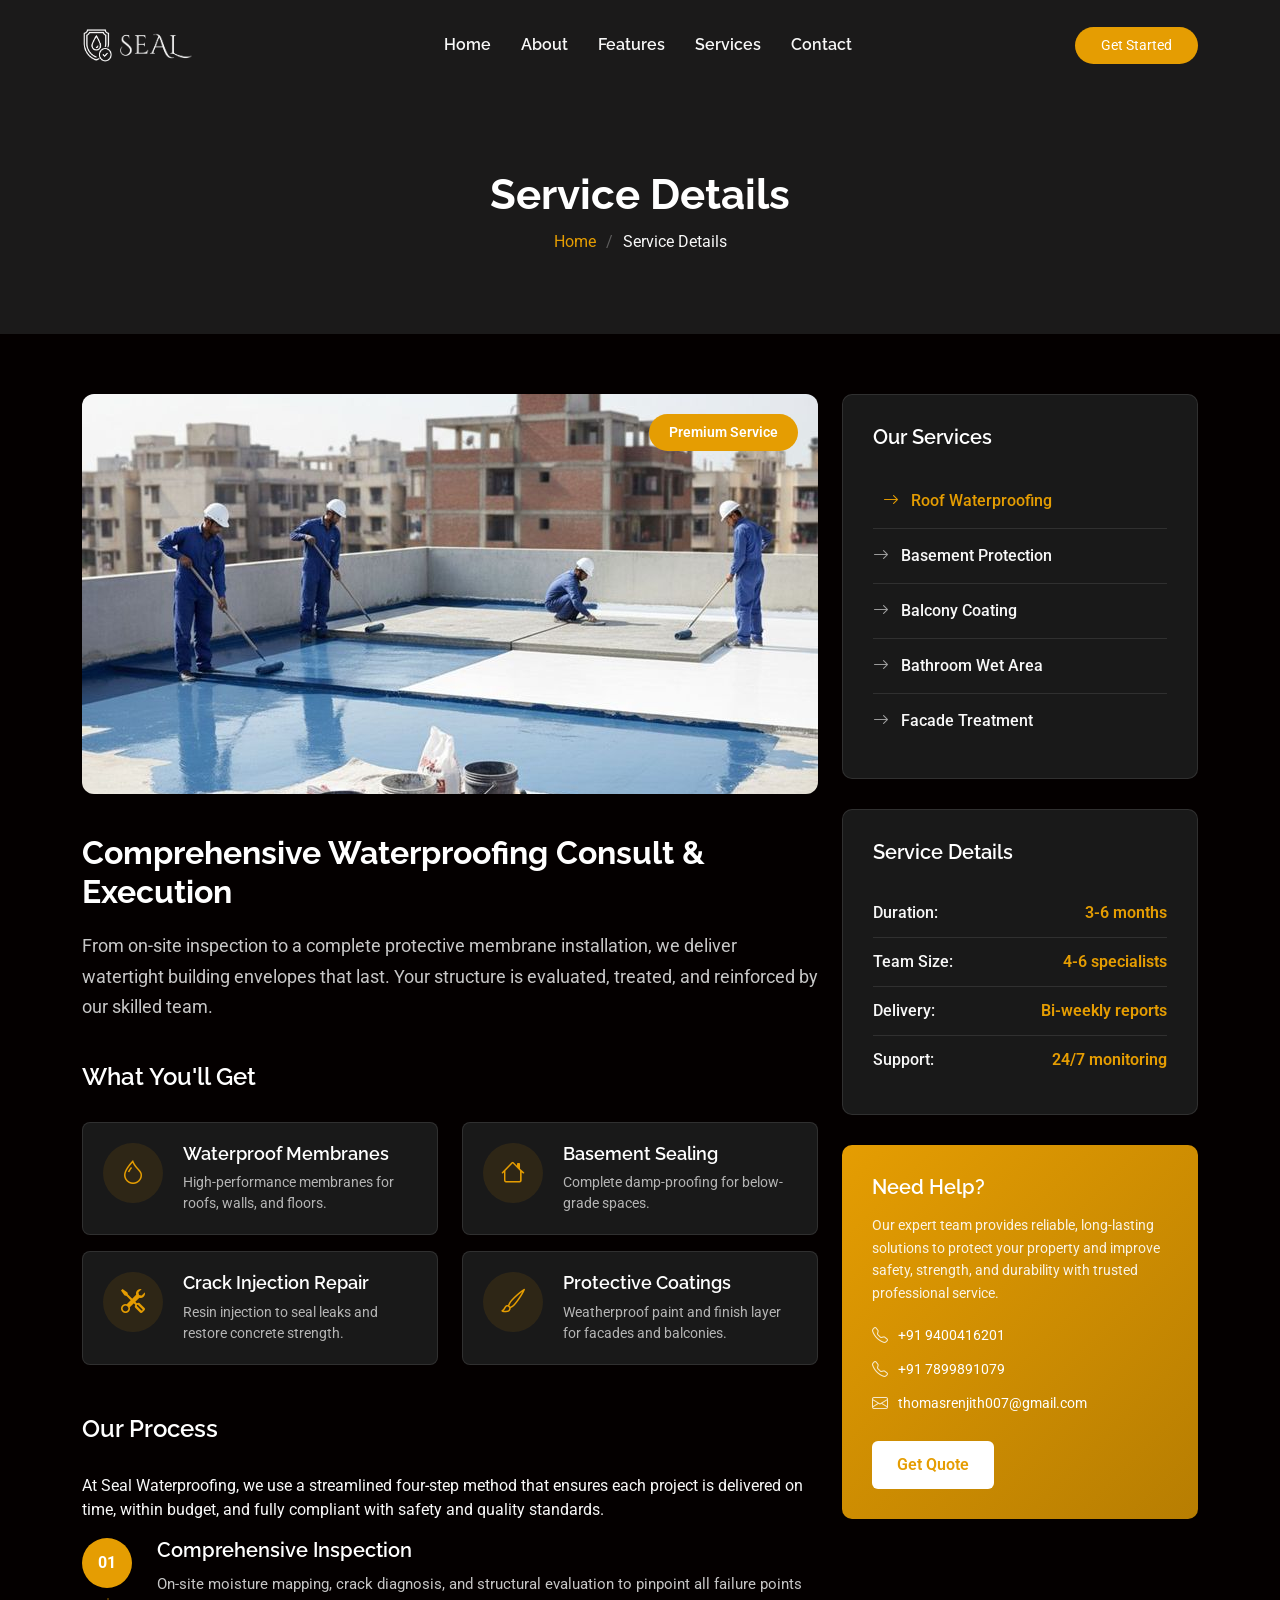
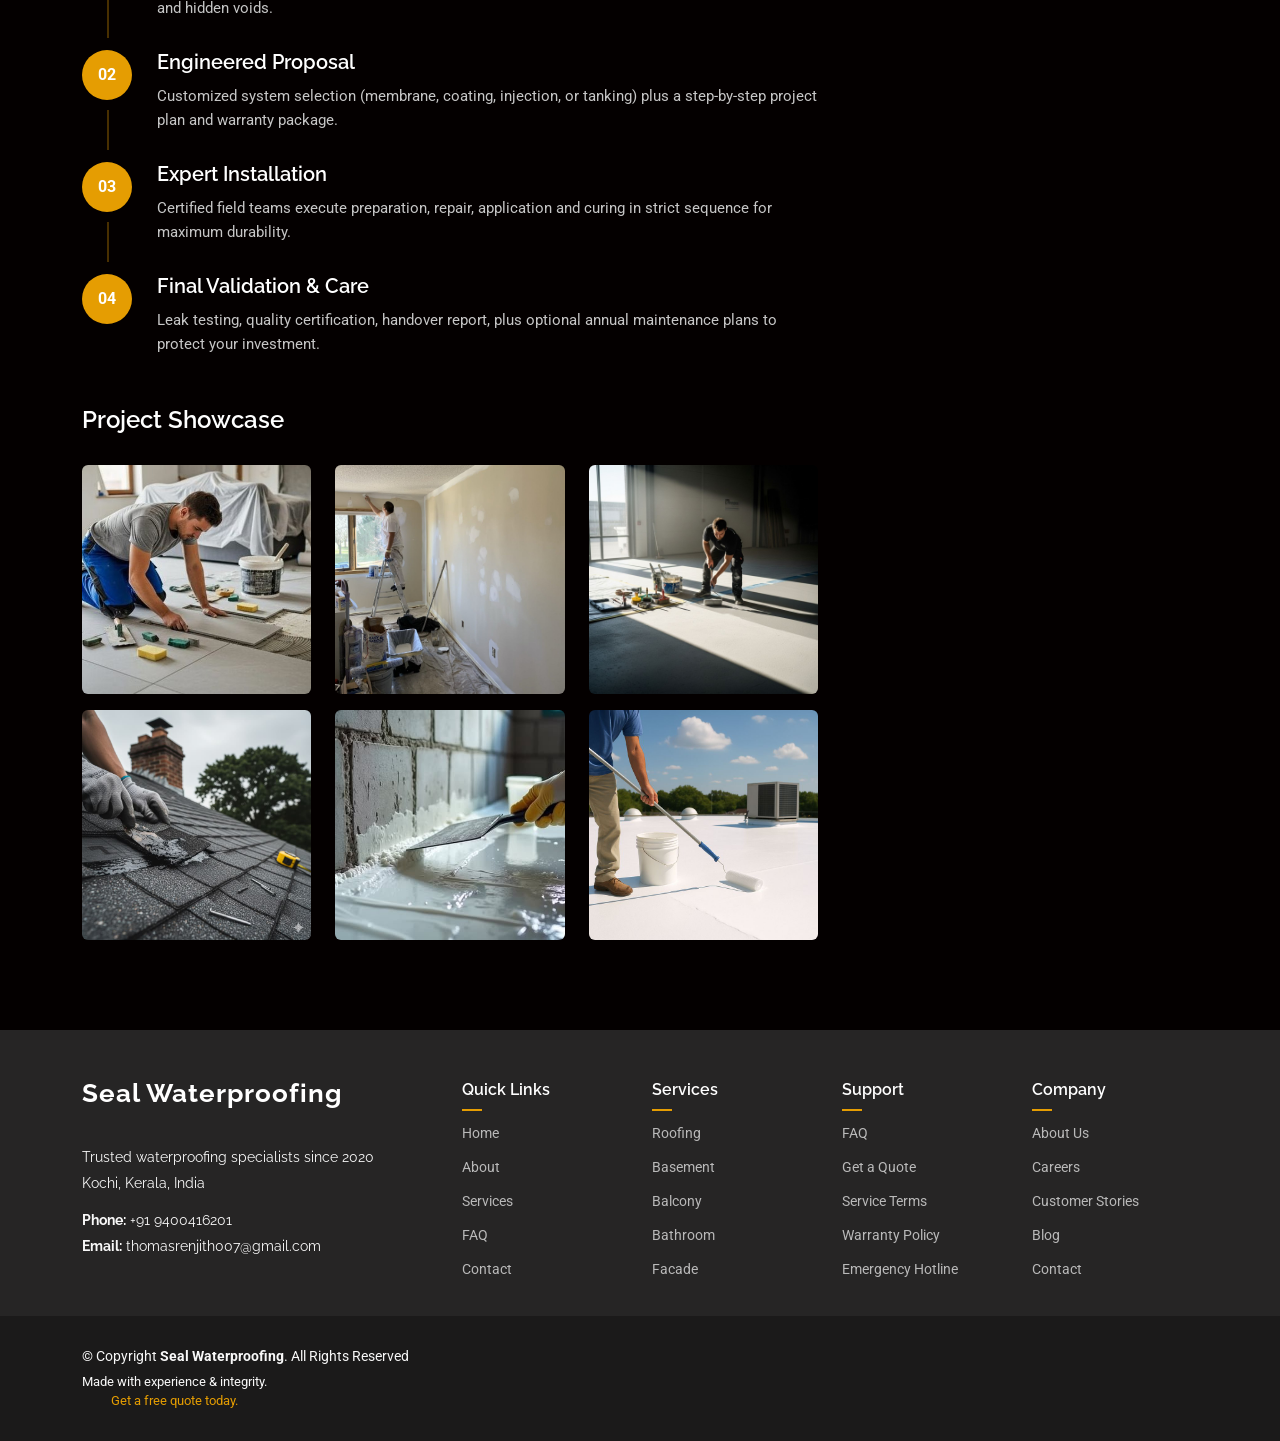
==== commit 4054cf99: "first committ" ====
--- a/service-details.html
+++ b/service-details.html
@@ -29,13 +29,6 @@
   <!-- Main CSS File -->
   <link href="assets/css/main.css" rel="stylesheet">
 
-  <!-- =======================================================
-  * Template Name: Instant
-  * Template URL: https://bootstrapmade.com/newtemplate-bootstrap-website-template/
-  * Updated: Jul 07 2025 with Bootstrap v5.3.7
-  * Author: BootstrapMade.com
-  * License: https://bootstrapmade.com/license/
-  ======================================================== -->
 </head>
 
 <body class="service-details-page">
@@ -315,10 +308,10 @@
               <span class="sitename">Seal Waterproofing</span>
             </a>
             <div class="footer-contact pt-3">
-              <p>Trusted waterproofing specialists since 2012</p>
+              <p>Trusted waterproofing specialists since 2020</p>
               <p>Kochi, Kerala, India</p>
               <p class="mt-3"><strong>Phone:</strong> <span>+91 9400416201</span></p>
-              <p><strong>Email:</strong> <span>info@sealwaterproofing.com</span></p>
+              <p><strong>Email:</strong> <span>thomasrenjith007@gmail.com</span></p>
             </div>
           </div>
 
--- a/assets/css/main.css
+++ b/assets/css/main.css
@@ -347,11 +347,14 @@
     padding: 10px 0;
     margin: 0;
     border-radius: 6px;
-    background-color: var(--nav-mobile-background-color);
+    background: rgba(18, 18, 18, 0.75);
+    backdrop-filter: blur(10px) saturate(140%);
+    border: 1px solid rgba(255, 255, 255, 0.08);
     overflow-y: auto;
     transition: 0.3s;
     z-index: 9998;
-    box-shadow: 0px 0px 30px rgba(0, 0, 0, 0.1);
+    box-shadow: 0 12px 40px rgba(0, 0, 0, 0.45), inset 0 1px 0 rgba(255, 255, 255, 0.04);
+    max-height: 30vh;
   }
 
   .navmenu a,
@@ -1923,6 +1926,19 @@
   box-shadow: 0 12px 35px color-mix(in srgb, var(--accent-color), transparent 60%);
 }
 
+@media (max-width: 576px) {
+  .services .intro-content .cta-button,
+  .services .intro-content .cta-secondary {
+    display: inline-flex;
+    justify-content: center;
+    width: 50%;
+  }
+
+  .services .intro-content .cta-button + .cta-secondary {
+    margin-top: 12px;
+  }
+}
+
 .services .hero-visual {
   position: relative;
 }
